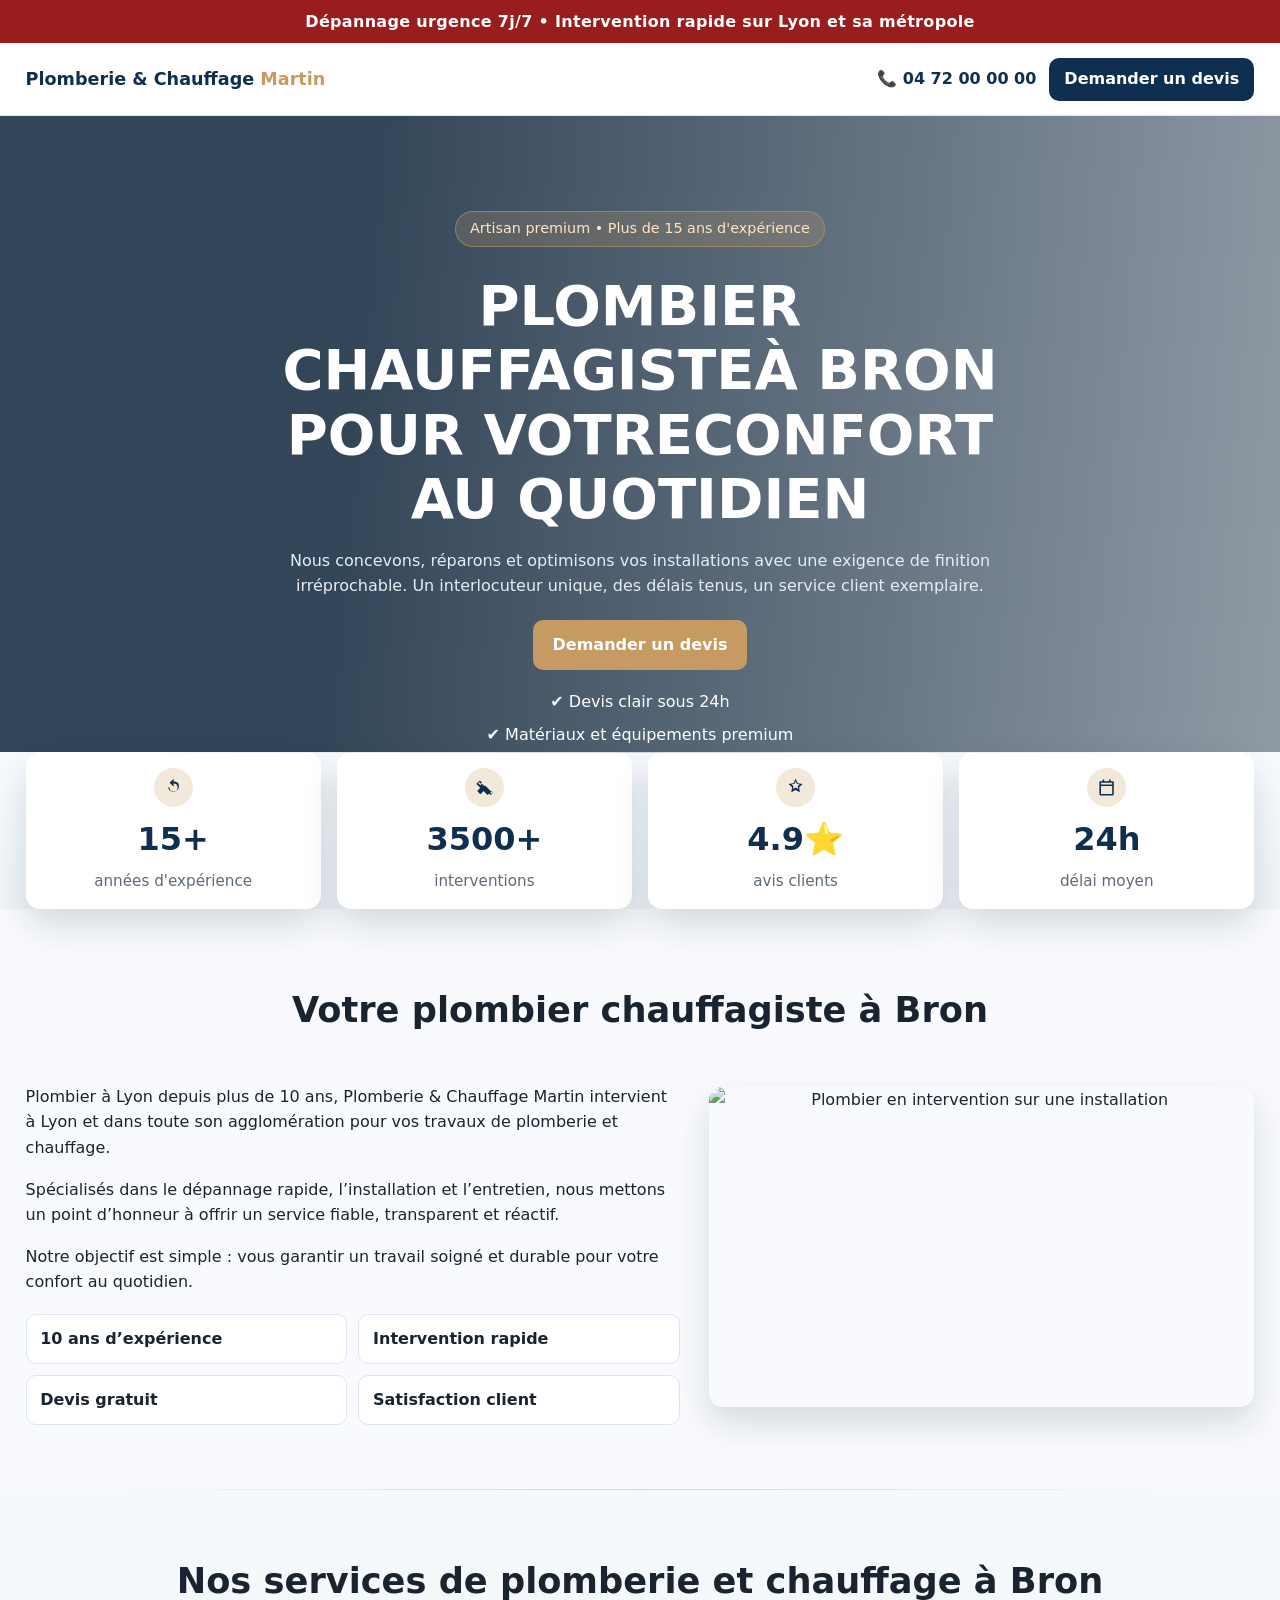
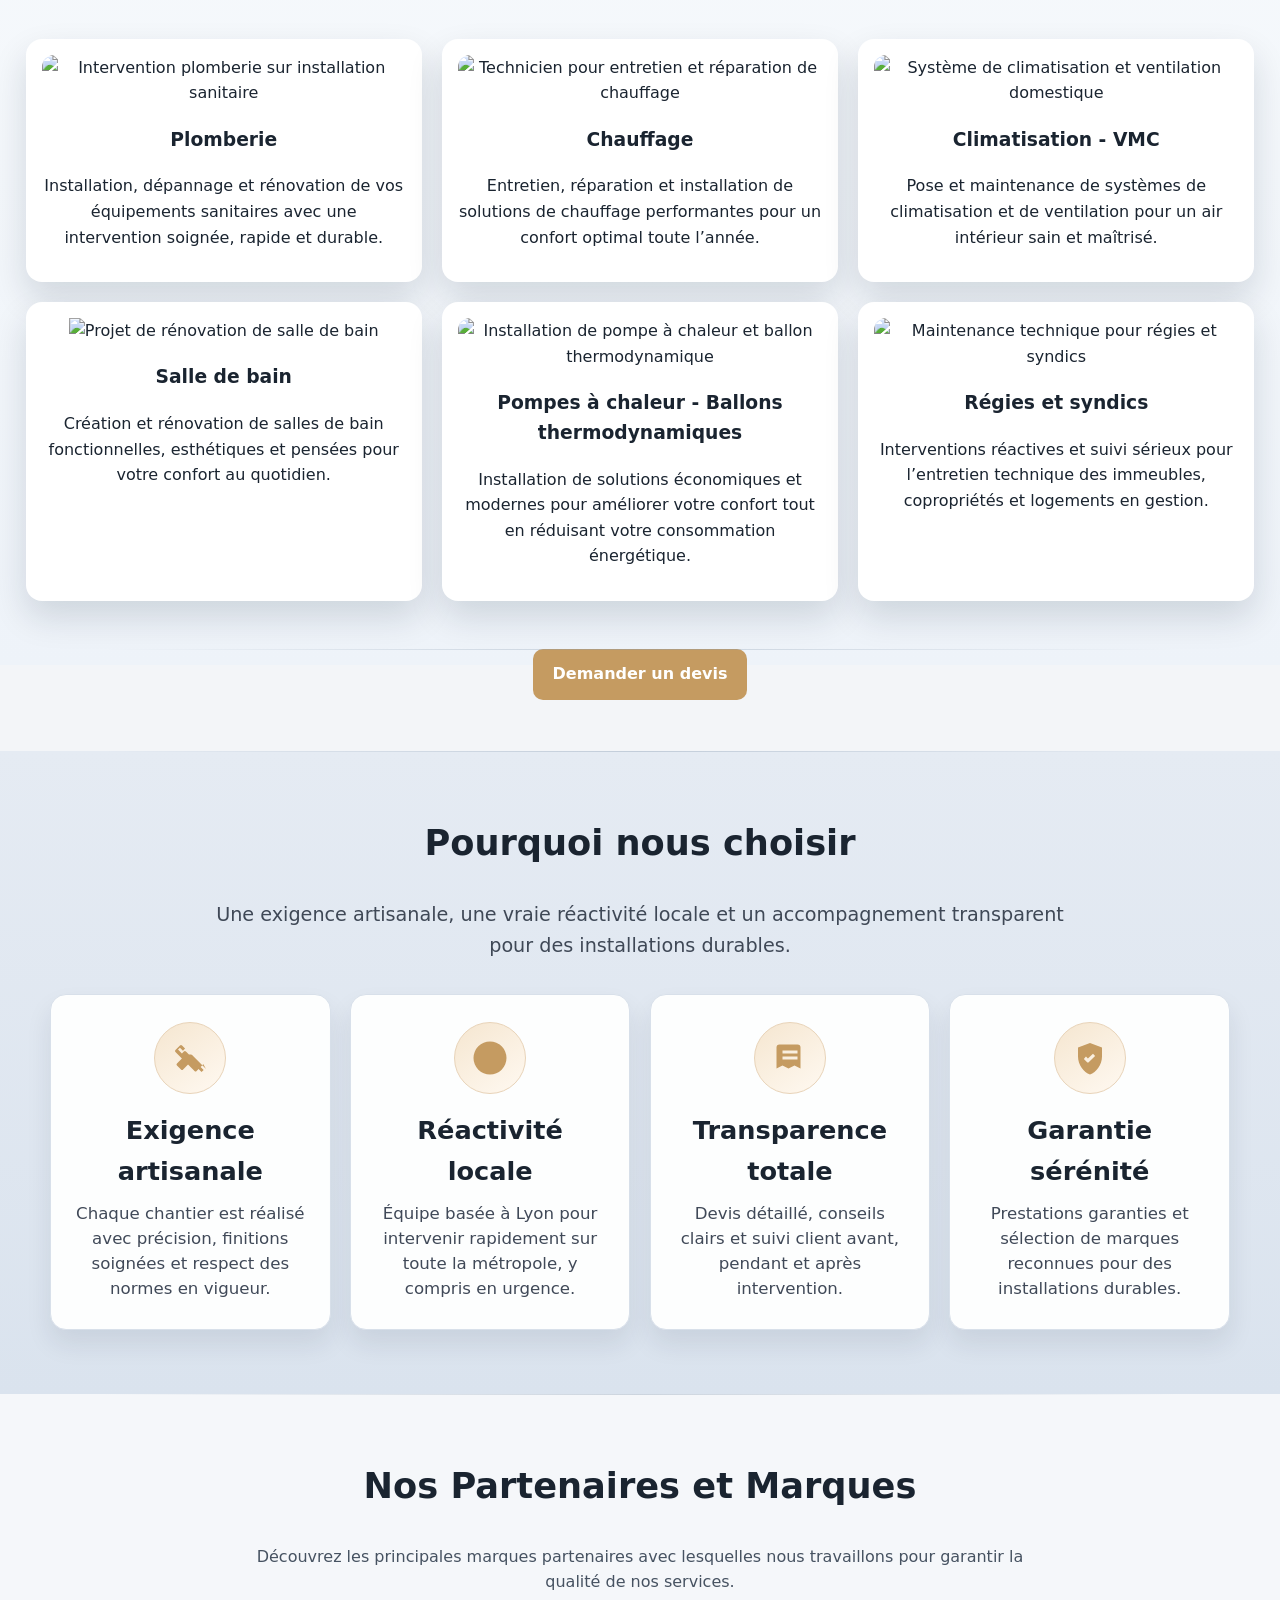
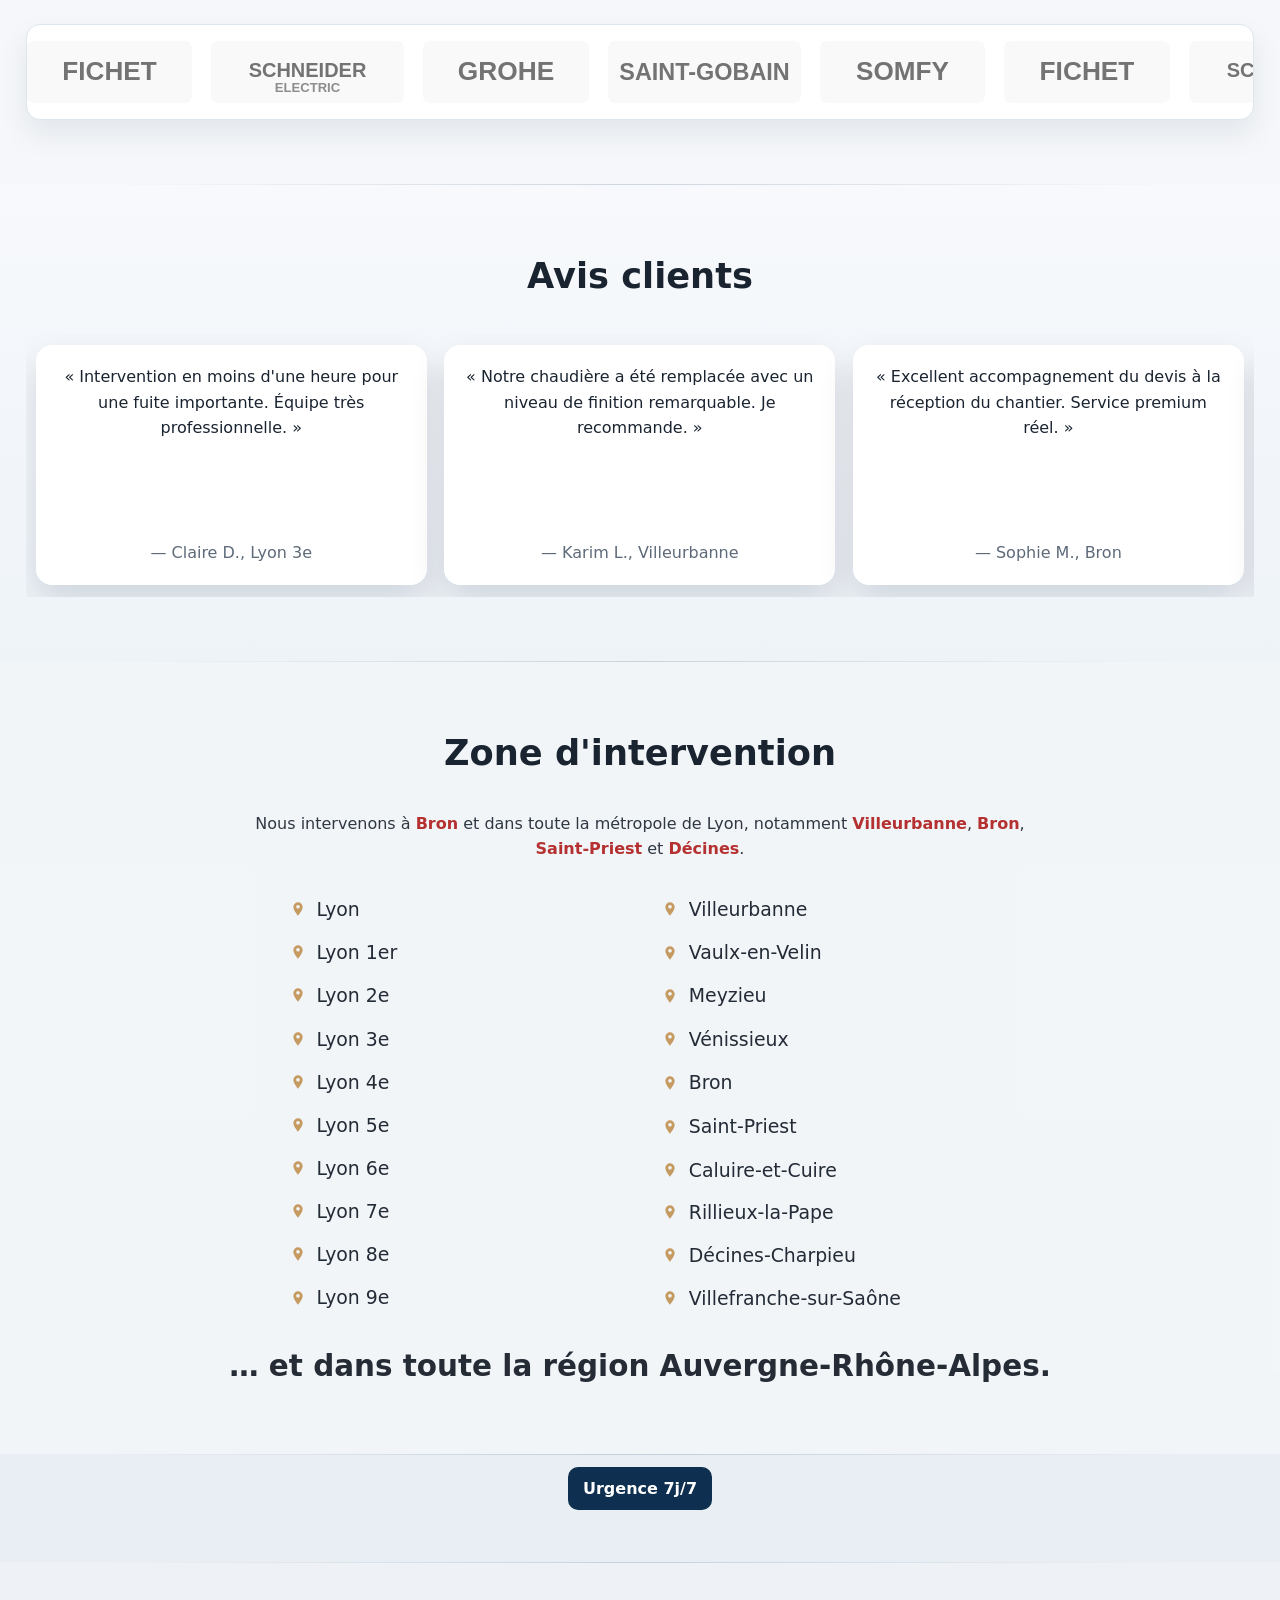
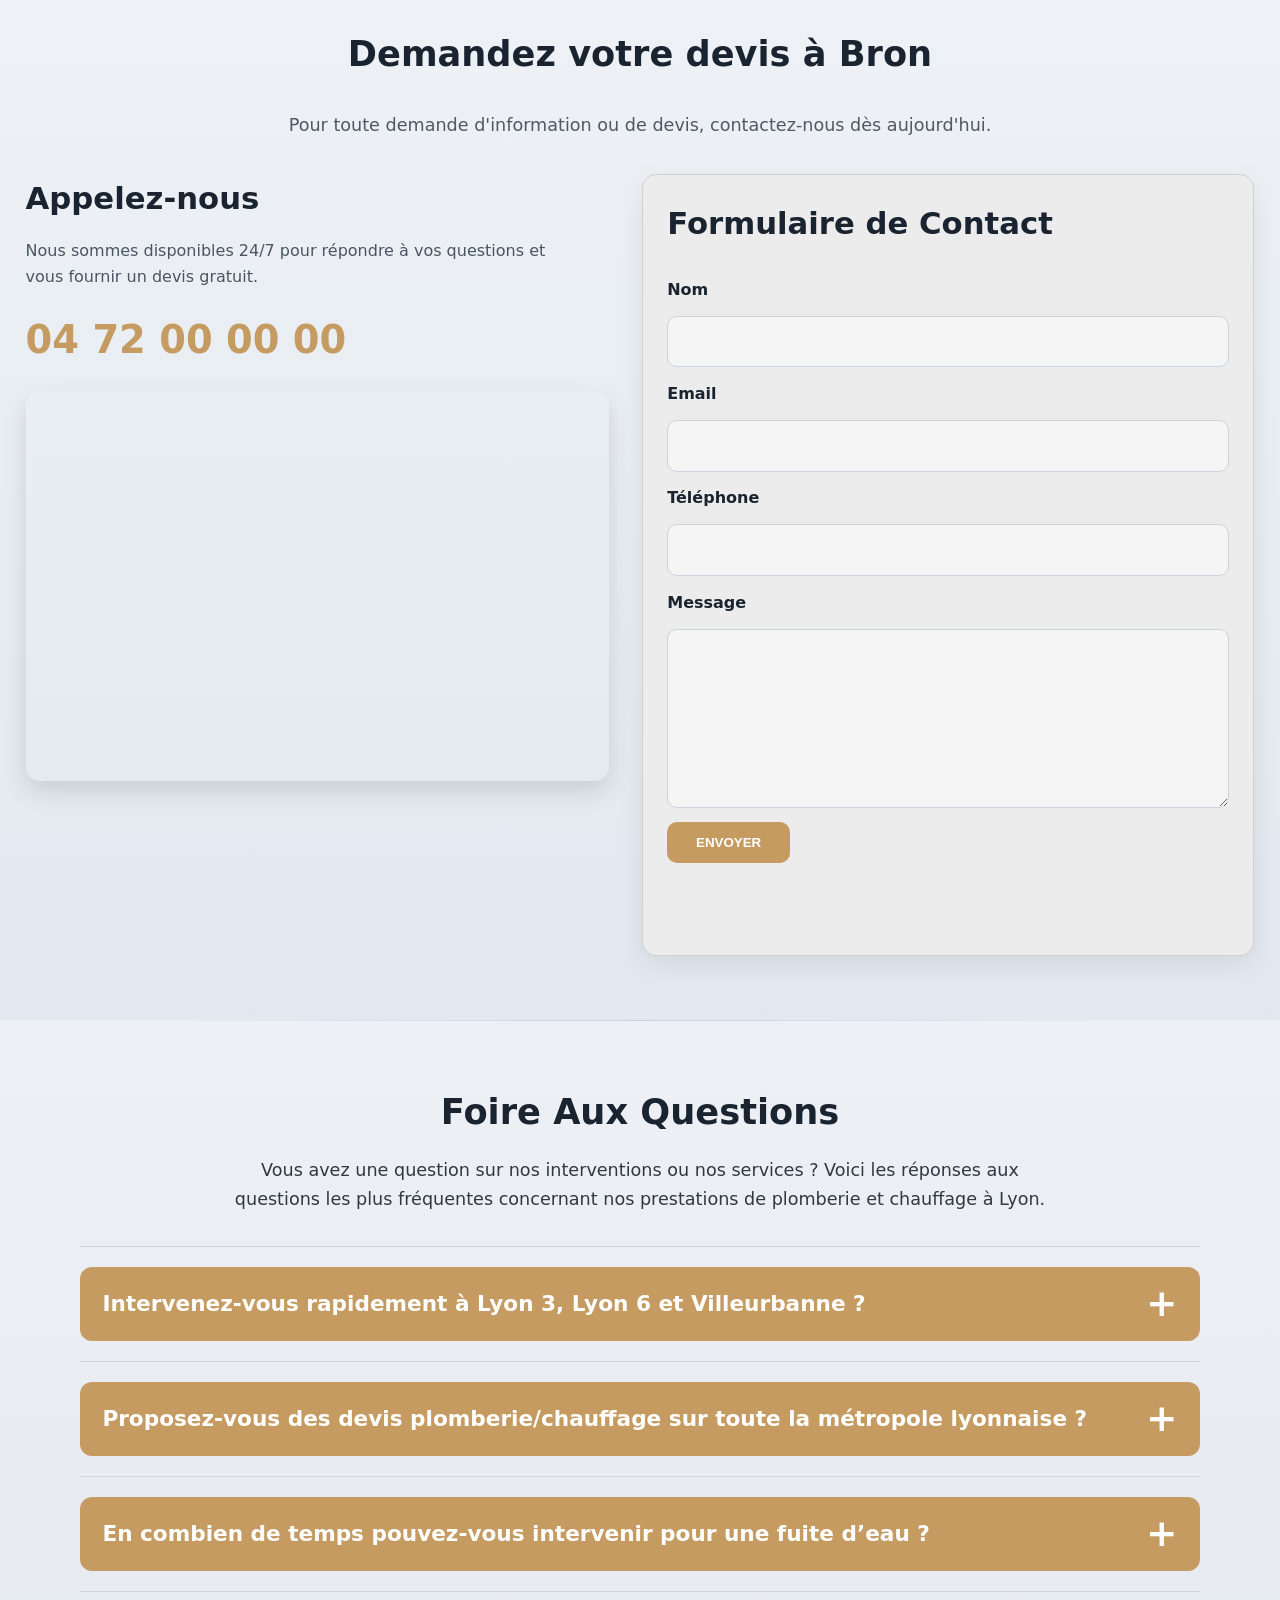
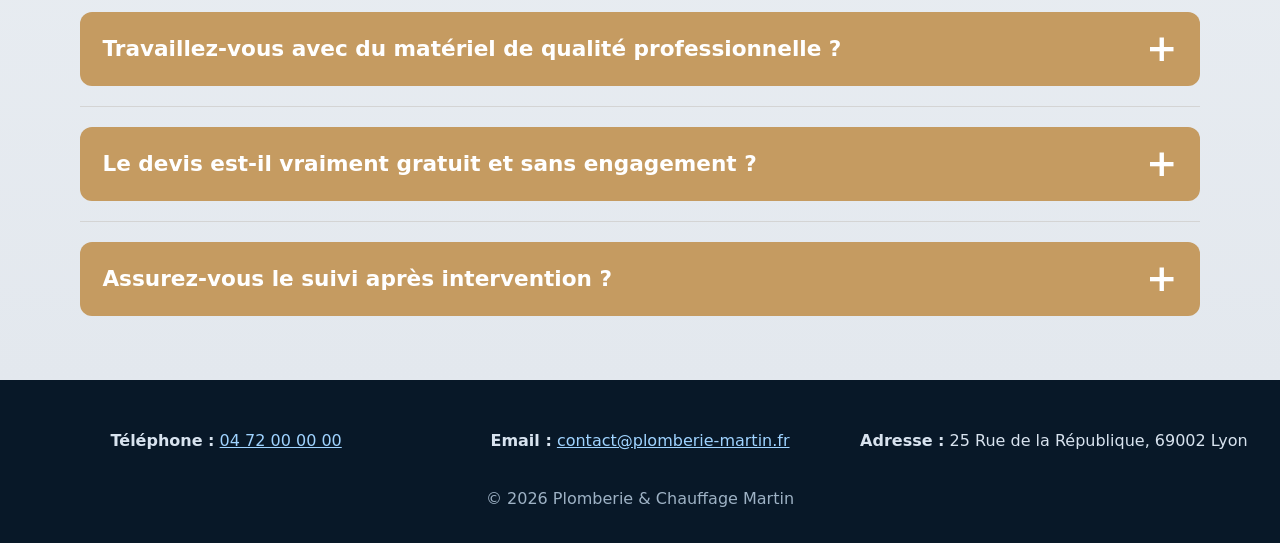
==== plombier-chauffagiste-bron.html @ 3a4a38fa "Add city landing pages and link intervention zones" ====
<!DOCTYPE html>
<html lang="fr">
<head>
  <meta charset="UTF-8" />
  <meta name="viewport" content="width=device-width, initial-scale=1.0" />
  <title>Plombier chauffagiste à Bron | Plomberie & Chauffage Martin</title>
  <meta name="description" content="Votre plombier chauffagiste à Bron pour dépannage urgent, installation sanitaire, chauffage et solutions durables adaptées à votre logement." />
  <meta name="keywords" content="plombier Lyon premium, chauffagiste Lyon, dépannage urgence plomberie, devis plomberie Lyon" />
  <meta name="robots" content="index, follow" />
  <meta property="og:title" content="Plomberie & Chauffage Martin | Artisan premium" />
  <meta property="og:description" content="Intervention rapide à Lyon et alentours, qualité haut de gamme et accompagnement personnalisé." />
  <meta property="og:type" content="website" />
  <meta property="og:locale" content="fr_FR" />
  <link rel="stylesheet" href="style.css" />
</head>
<body>
  <div class="top-alert">Dépannage urgence 7j/7 • Intervention rapide sur Lyon et sa métropole</div>

  <header class="site-header">
    <div class="container nav-wrap">
      <a class="brand" href="#accueil">Plomberie & Chauffage <span>Martin</span></a>
      <div class="header-cta">
        <a class="phone-link" href="tel:+33472000000">📞 04 72 00 00 00</a>
        <a class="btn btn-small" href="#devis">Demander un devis</a>
      </div>
    </div>
  </header>

  <main>
    <section id="accueil" class="hero">
      <div class="hero-overlay"></div>
      <div class="container hero-content">
        <p class="tag">Artisan premium • Plus de 15 ans d'expérience</p>
        <h1 class="hero-title">PLOMBIER CHAUFFAGISTE<br class="mobile-break" />À BRON POUR VOTRE<br class="mobile-break" />CONFORT AU QUOTIDIEN</h1>
        <p class="subtitle">Nous concevons, réparons et optimisons vos installations avec une exigence de finition irréprochable. Un interlocuteur unique, des délais tenus, un service client exemplaire.</p>
        <div class="hero-actions">
          <a class="btn" href="#devis">Demander un devis</a>
        </div>
        <ul class="hero-highlights">
          <li>✔ Devis clair sous 24h</li>
          <li>✔ Matériaux et équipements premium</li>
          <li>✔ Dépannage urgence 7j/7</li>
        </ul>
      </div>
    </section>

    <section class="social-proof reveal-on-scroll" aria-label="Chiffres clés" id="stats">
      <div class="container stats-grid">
        <article class="stat-card">
          <span class="stat-icon" aria-hidden="true">
            <svg viewBox="0 0 24 24" focusable="false"><path d="M17.65 6.35A7.95 7.95 0 0 0 12 4V1L7 6l5 5V7a5 5 0 1 1-5 5H5a7 7 0 1 0 12.65-5.65Z"/></svg>
          </span>
          <p class="stat-value" data-target="15" data-suffix="+">0+</p>
          <p class="stat-label">années d'expérience</p>
        </article>
        <article class="stat-card">
          <span class="stat-icon" aria-hidden="true">
            <svg viewBox="0 0 24 24" focusable="false"><path d="M22.7 19.3 13.4 10a1 1 0 0 0-.7-.3h-1.4l-2-2a1 1 0 0 0-1.4 0L6.6 9 4 6.4l1.3-1.3 2 2 1.4-1.4-2-2a1 1 0 0 0-1.4 0L2.3 6.6a1 1 0 0 0 0 1.4l4.3 4.3-3.3 3.3a1 1 0 0 0 0 1.4L6 19.7a1 1 0 0 0 1.4 0l3.3-3.3 4.3 4.3a1 1 0 0 0 1.4 0l1.3-1.3 2 2 1.4-1.4-2-2 1.3-1.3a1 1 0 0 0 0-1.4Z"/></svg>
          </span>
          <p class="stat-value" data-target="3500" data-suffix="+">0+</p>
          <p class="stat-label">interventions</p>
        </article>
        <article class="stat-card">
          <span class="stat-icon" aria-hidden="true">
            <svg viewBox="0 0 24 24" focusable="false"><path d="m12 1 2.7 5.5 6.1.9-4.4 4.3 1 6.1L12 15l-5.4 2.8 1-6.1L3.2 7.4l6.1-.9L12 1Zm0 3.2-1.6 3.2-3.5.5 2.5 2.4-.6 3.4 3.2-1.7 3.2 1.7-.6-3.4 2.5-2.4-3.5-.5L12 4.2Z"/></svg>
          </span>
          <p class="stat-value" data-target="4.9" data-suffix="⭐">0⭐</p>
          <p class="stat-label">avis clients</p>
        </article>
        <article class="stat-card">
          <span class="stat-icon" aria-hidden="true">
            <svg viewBox="0 0 24 24" focusable="false"><path d="M7 2h2v2h6V2h2v2h3a1 1 0 0 1 1 1v15a2 2 0 0 1-2 2H5a2 2 0 0 1-2-2V5a1 1 0 0 1 1-1h3V2Zm12 8H5v10h14V10Zm0-4H5v2h14V6Z"/></svg>
          </span>
          <p class="stat-value" data-target="24" data-suffix="h">0h</p>
          <p class="stat-label">délai moyen</p>
        </article>
      </div>
    </section>

    <section id="apropos" class="section reveal-on-scroll">
      <div class="container">
        <h2>Votre plombier chauffagiste à Bron</h2>
        <div class="about-grid">
          <div class="about-text">
            <p>Plombier à Lyon depuis plus de 10 ans, Plomberie & Chauffage Martin intervient à Lyon et dans toute son agglomération pour vos travaux de plomberie et chauffage.</p>
            <p>Spécialisés dans le dépannage rapide, l’installation et l’entretien, nous mettons un point d’honneur à offrir un service fiable, transparent et réactif.</p>
            <p>Notre objectif est simple : vous garantir un travail soigné et durable pour votre confort au quotidien.</p>
            <ul class="trust-list">
              <li>10 ans d’expérience</li>
              <li>Intervention rapide</li>
              <li>Devis gratuit</li>
              <li>Satisfaction client</li>
            </ul>
          </div>
          <img class="about-photo" src="https://images.unsplash.com/photo-1600566752227-8f3b7d3f2f24?auto=format&fit=crop&w=1200&q=80" alt="Plombier en intervention sur une installation" loading="lazy" />
        </div>
      </div>
    </section>

    <section id="services" class="section reveal-on-scroll">
      <div class="container">
        <h2>Nos services de plomberie et chauffage à Bron</h2>
        <div class="services-grid">
          <article class="service-card">
            <div class="service-media"><img src="https://images.unsplash.com/photo-1585704032915-c3400ca199e7?auto=format&fit=crop&w=1200&q=80" alt="Intervention plomberie sur installation sanitaire" loading="lazy" /></div>
            <h3>Plomberie</h3>
            <p>Installation, dépannage et rénovation de vos équipements sanitaires avec une intervention soignée, rapide et durable.</p>
          </article>
          <article class="service-card">
            <div class="service-media"><img src="https://images.unsplash.com/photo-1631545806526-2f2f4f8fd1e8?auto=format&fit=crop&w=1200&q=80" alt="Technicien pour entretien et réparation de chauffage" loading="lazy" /></div>
            <h3>Chauffage</h3>
            <p>Entretien, réparation et installation de solutions de chauffage performantes pour un confort optimal toute l’année.</p>
          </article>
          <article class="service-card">
            <div class="service-media"><img src="https://images.unsplash.com/photo-1555963966-b7ae5404b6ed?auto=format&fit=crop&w=1200&q=80" alt="Système de climatisation et ventilation domestique" loading="lazy" /></div>
            <h3>Climatisation - VMC</h3>
            <p>Pose et maintenance de systèmes de climatisation et de ventilation pour un air intérieur sain et maîtrisé.</p>
          </article>
          <article class="service-card">
            <div class="service-media"><img src="https://images.unsplash.com/photo-1505693416388-ac5ce068fe85?auto=format&fit=crop&w=1200&q=80" alt="Projet de rénovation de salle de bain" loading="lazy" /></div>
            <h3>Salle de bain</h3>
            <p>Création et rénovation de salles de bain fonctionnelles, esthétiques et pensées pour votre confort au quotidien.</p>
          </article>
          <article class="service-card">
            <div class="service-media"><img src="https://images.unsplash.com/photo-1581092160607-ee22731b8b93?auto=format&fit=crop&w=1200&q=80" alt="Installation de pompe à chaleur et ballon thermodynamique" loading="lazy" /></div>
            <h3>Pompes à chaleur - Ballons thermodynamiques</h3>
            <p>Installation de solutions économiques et modernes pour améliorer votre confort tout en réduisant votre consommation énergétique.</p>
          </article>
          <article class="service-card">
            <div class="service-media"><img src="https://images.unsplash.com/photo-1486406146926-c627a92ad1ab?auto=format&fit=crop&w=1200&q=80" alt="Maintenance technique pour régies et syndics" loading="lazy" /></div>
            <h3>Régies et syndics</h3>
            <p>Interventions réactives et suivi sérieux pour l’entretien technique des immeubles, copropriétés et logements en gestion.</p>
          </article>
        </div>
      </div>
    </section>

    <div class="section-cta section-cta-services reveal-on-scroll">
      <div class="container section-cta-wrap">
        <a class="btn" href="#devis">Demander un devis</a>
      </div>
    </div>

    <section id="pourquoi" class="section section-alt reveal-on-scroll">
      <div class="container pourquoi-wrap">
        <h2>Pourquoi nous choisir</h2>
        <p class="pourquoi-intro">Une exigence artisanale, une vraie réactivité locale et un accompagnement transparent pour des installations durables.</p>
        <div class="reasons-grid">
          <article class="reason-card">
            <span class="reason-icon" aria-hidden="true">
              <svg viewBox="0 0 24 24" focusable="false"><path d="M22.7 19.3 13.4 10a1 1 0 0 0-.7-.3h-1.4l-2-2a1 1 0 0 0-1.4 0L6.6 9 4 6.4l1.3-1.3 2 2 1.4-1.4-2-2a1 1 0 0 0-1.4 0L2.3 6.6a1 1 0 0 0 0 1.4l4.3 4.3-3.3 3.3a1 1 0 0 0 0 1.4L6 19.7a1 1 0 0 0 1.4 0l3.3-3.3 4.3 4.3a1 1 0 0 0 1.4 0l1.3-1.3 2 2 1.4-1.4-2-2 1.3-1.3a1 1 0 0 0 0-1.4Z"/></svg>
            </span>
            <h3>Exigence artisanale</h3>
            <p>Chaque chantier est réalisé avec précision, finitions soignées et respect des normes en vigueur.</p>
          </article>
          <article class="reason-card">
            <span class="reason-icon" aria-hidden="true">
              <svg viewBox="0 0 24 24" focusable="false"><path d="M12 1a11 11 0 1 0 11 11A11 11 0 0 0 12 1Zm1 11.4V6h-2v7.2l4.8 2.8 1-1.7Z"/><path d="M17.9 2.9 19.3 4.3 17 6.6 15.6 5.2Z"/></svg>
            </span>
            <h3>Réactivité locale</h3>
            <p>Équipe basée à Lyon pour intervenir rapidement sur toute la métropole, y compris en urgence.</p>
          </article>
          <article class="reason-card">
            <span class="reason-icon" aria-hidden="true">
              <svg viewBox="0 0 24 24" focusable="false"><path d="M5 3a2 2 0 0 0-2 2v14l4-2 4 2 4-2 4 2V5a2 2 0 0 0-2-2H5Zm2 4h10v2H7V7Zm0 4h10v2H7v-2Z"/></svg>
            </span>
            <h3>Transparence totale</h3>
            <p>Devis détaillé, conseils clairs et suivi client avant, pendant et après intervention.</p>
          </article>
          <article class="reason-card">
            <span class="reason-icon" aria-hidden="true">
              <svg viewBox="0 0 24 24" focusable="false"><path d="M12 2 4 5v6c0 5.5 3.8 10.7 8 12 4.2-1.3 8-6.5 8-12V5l-8-3Zm3.4 8.6-4.1 4.1a1 1 0 0 1-1.4 0l-2-2L9.3 11l1.3 1.3L14 9.2l1.4 1.4Z"/></svg>
            </span>
            <h3>Garantie sérénité</h3>
            <p>Prestations garanties et sélection de marques reconnues pour des installations durables.</p>
          </article>
        </div>
      </div>
    </section>

    <section id="partenaires" class="section reveal-on-scroll">
      <div class="container">
        <h2>Nos Partenaires et Marques</h2>
        <p class="partners-intro">Découvrez les principales marques partenaires avec lesquelles nous travaillons pour garantir la qualité de nos services.</p>
        <div class="partners-carousel" aria-label="Logos de marques partenaires">
          <div class="partners-track">
            <img src="images/fichet.svg" alt="Logo Fichet" loading="lazy" />
            <img src="images/schneider-electric.svg" alt="Logo Schneider Electric" loading="lazy" />
            <img src="images/grohe.svg" alt="Logo Grohe" loading="lazy" />
            <img src="images/saint-gobain.svg" alt="Logo Saint-Gobain" loading="lazy" />
            <img src="images/somfy.svg" alt="Logo Somfy" loading="lazy" />
            <img src="images/fichet.svg" alt="" aria-hidden="true" loading="lazy" />
            <img src="images/schneider-electric.svg" alt="" aria-hidden="true" loading="lazy" />
            <img src="images/grohe.svg" alt="" aria-hidden="true" loading="lazy" />
            <img src="images/saint-gobain.svg" alt="" aria-hidden="true" loading="lazy" />
            <img src="images/somfy.svg" alt="" aria-hidden="true" loading="lazy" />
          </div>
        </div>
      </div>
    </section>

    <section id="avis" class="section reveal-on-scroll">
      <div class="container">
        <h2>Avis clients</h2>
        <div class="reviews-carousel" data-carousel="reviews">
          <div class="reviews-track">
            <article class="review-card">
              <blockquote>
                « Intervention en moins d'une heure pour une fuite importante. Équipe très professionnelle. »
                <cite>— Claire D., Lyon 3e</cite>
              </blockquote>
            </article>
            <article class="review-card">
              <blockquote>
                « Notre chaudière a été remplacée avec un niveau de finition remarquable. Je recommande. »
                <cite>— Karim L., Villeurbanne</cite>
              </blockquote>
            </article>
            <article class="review-card">
              <blockquote>
                « Excellent accompagnement du devis à la réception du chantier. Service premium réel. »
                <cite>— Sophie M., Bron</cite>
              </blockquote>
            </article>
            <article class="review-card">
              <blockquote>
                « Fuite réparée le jour même, devis clair et très bons conseils pour éviter que le problème revienne. »
                <cite>— Julien R., Lyon 7e</cite>
              </blockquote>
            </article>
            <article class="review-card">
              <blockquote>
                « Travail soigné dans notre salle de bain, délais respectés et équipe très à l’écoute du début à la fin. »
                <cite>— Nadia T., Caluire-et-Cuire</cite>
              </blockquote>
            </article>
            <article class="review-card">
              <blockquote>
                « Intervention urgente sur chaudière en hiver, service réactif et rassurant. Je recommande sans hésiter. »
                <cite>— Marc B., Saint-Priest</cite>
              </blockquote>
            </article>
          </div>
        </div>
      </div>
    </section>

    <section id="zone" class="section reveal-on-scroll">
      <div class="zone-overlay"></div>
      <div class="container zone-content">
        <h2>Zone d'intervention</h2>
        <p class="zone-intro">Nous intervenons à <strong>Bron</strong> et dans toute la métropole de Lyon, notamment <strong>Villeurbanne</strong>, <strong>Bron</strong>, <strong>Saint-Priest</strong> et <strong>Décines</strong>.</p>

        <div class="zone-cities" aria-label="Villes desservies">
          <ul>
            <li><svg viewBox="0 0 24 24" aria-hidden="true"><path d="M12 2a7 7 0 0 0-7 7c0 5.1 7 13 7 13s7-7.9 7-13a7 7 0 0 0-7-7Zm0 9.5A2.5 2.5 0 1 1 12 6a2.5 2.5 0 0 1 0 5.5Z"/></svg>Lyon</li>
            <li><svg viewBox="0 0 24 24" aria-hidden="true"><path d="M12 2a7 7 0 0 0-7 7c0 5.1 7 13 7 13s7-7.9 7-13a7 7 0 0 0-7-7Zm0 9.5A2.5 2.5 0 1 1 12 6a2.5 2.5 0 0 1 0 5.5Z"/></svg>Lyon 1er</li>
            <li><svg viewBox="0 0 24 24" aria-hidden="true"><path d="M12 2a7 7 0 0 0-7 7c0 5.1 7 13 7 13s7-7.9 7-13a7 7 0 0 0-7-7Zm0 9.5A2.5 2.5 0 1 1 12 6a2.5 2.5 0 0 1 0 5.5Z"/></svg>Lyon 2e</li>
            <li><svg viewBox="0 0 24 24" aria-hidden="true"><path d="M12 2a7 7 0 0 0-7 7c0 5.1 7 13 7 13s7-7.9 7-13a7 7 0 0 0-7-7Zm0 9.5A2.5 2.5 0 1 1 12 6a2.5 2.5 0 0 1 0 5.5Z"/></svg>Lyon 3e</li>
            <li><svg viewBox="0 0 24 24" aria-hidden="true"><path d="M12 2a7 7 0 0 0-7 7c0 5.1 7 13 7 13s7-7.9 7-13a7 7 0 0 0-7-7Zm0 9.5A2.5 2.5 0 1 1 12 6a2.5 2.5 0 0 1 0 5.5Z"/></svg>Lyon 4e</li>
            <li><svg viewBox="0 0 24 24" aria-hidden="true"><path d="M12 2a7 7 0 0 0-7 7c0 5.1 7 13 7 13s7-7.9 7-13a7 7 0 0 0-7-7Zm0 9.5A2.5 2.5 0 1 1 12 6a2.5 2.5 0 0 1 0 5.5Z"/></svg>Lyon 5e</li>
            <li><svg viewBox="0 0 24 24" aria-hidden="true"><path d="M12 2a7 7 0 0 0-7 7c0 5.1 7 13 7 13s7-7.9 7-13a7 7 0 0 0-7-7Zm0 9.5A2.5 2.5 0 1 1 12 6a2.5 2.5 0 0 1 0 5.5Z"/></svg>Lyon 6e</li>
            <li><svg viewBox="0 0 24 24" aria-hidden="true"><path d="M12 2a7 7 0 0 0-7 7c0 5.1 7 13 7 13s7-7.9 7-13a7 7 0 0 0-7-7Zm0 9.5A2.5 2.5 0 1 1 12 6a2.5 2.5 0 0 1 0 5.5Z"/></svg>Lyon 7e</li>
            <li><svg viewBox="0 0 24 24" aria-hidden="true"><path d="M12 2a7 7 0 0 0-7 7c0 5.1 7 13 7 13s7-7.9 7-13a7 7 0 0 0-7-7Zm0 9.5A2.5 2.5 0 1 1 12 6a2.5 2.5 0 0 1 0 5.5Z"/></svg>Lyon 8e</li>
            <li><svg viewBox="0 0 24 24" aria-hidden="true"><path d="M12 2a7 7 0 0 0-7 7c0 5.1 7 13 7 13s7-7.9 7-13a7 7 0 0 0-7-7Zm0 9.5A2.5 2.5 0 1 1 12 6a2.5 2.5 0 0 1 0 5.5Z"/></svg>Lyon 9e</li>
          </ul>
          <ul>
            <li><svg viewBox="0 0 24 24" aria-hidden="true"><path d="M12 2a7 7 0 0 0-7 7c0 5.1 7 13 7 13s7-7.9 7-13a7 7 0 0 0-7-7Zm0 9.5A2.5 2.5 0 1 1 12 6a2.5 2.5 0 0 1 0 5.5Z"/></svg><a href="plombier-chauffagiste-villeurbanne.html">Villeurbanne</a></li>
            <li><svg viewBox="0 0 24 24" aria-hidden="true"><path d="M12 2a7 7 0 0 0-7 7c0 5.1 7 13 7 13s7-7.9 7-13a7 7 0 0 0-7-7Zm0 9.5A2.5 2.5 0 1 1 12 6a2.5 2.5 0 0 1 0 5.5Z"/></svg>Vaulx-en-Velin</li>
            <li><svg viewBox="0 0 24 24" aria-hidden="true"><path d="M12 2a7 7 0 0 0-7 7c0 5.1 7 13 7 13s7-7.9 7-13a7 7 0 0 0-7-7Zm0 9.5A2.5 2.5 0 1 1 12 6a2.5 2.5 0 0 1 0 5.5Z"/></svg><a href="plombier-chauffagiste-meyzieu.html">Meyzieu</a></li>
            <li><svg viewBox="0 0 24 24" aria-hidden="true"><path d="M12 2a7 7 0 0 0-7 7c0 5.1 7 13 7 13s7-7.9 7-13a7 7 0 0 0-7-7Zm0 9.5A2.5 2.5 0 1 1 12 6a2.5 2.5 0 0 1 0 5.5Z"/></svg><a href="plombier-chauffagiste-venissieux.html">Vénissieux</a></li>
            <li><svg viewBox="0 0 24 24" aria-hidden="true"><path d="M12 2a7 7 0 0 0-7 7c0 5.1 7 13 7 13s7-7.9 7-13a7 7 0 0 0-7-7Zm0 9.5A2.5 2.5 0 1 1 12 6a2.5 2.5 0 0 1 0 5.5Z"/></svg><a href="plombier-chauffagiste-bron.html">Bron</a></li>
            <li><svg viewBox="0 0 24 24" aria-hidden="true"><path d="M12 2a7 7 0 0 0-7 7c0 5.1 7 13 7 13s7-7.9 7-13a7 7 0 0 0-7-7Zm0 9.5A2.5 2.5 0 1 1 12 6a2.5 2.5 0 0 1 0 5.5Z"/></svg><a href="plombier-chauffagiste-saint-priest.html">Saint-Priest</a></li>
            <li><svg viewBox="0 0 24 24" aria-hidden="true"><path d="M12 2a7 7 0 0 0-7 7c0 5.1 7 13 7 13s7-7.9 7-13a7 7 0 0 0-7-7Zm0 9.5A2.5 2.5 0 1 1 12 6a2.5 2.5 0 0 1 0 5.5Z"/></svg>Caluire-et-Cuire</li>
            <li><svg viewBox="0 0 24 24" aria-hidden="true"><path d="M12 2a7 7 0 0 0-7 7c0 5.1 7 13 7 13s7-7.9 7-13a7 7 0 0 0-7-7Zm0 9.5A2.5 2.5 0 1 1 12 6a2.5 2.5 0 0 1 0 5.5Z"/></svg>Rillieux-la-Pape</li>
            <li><svg viewBox="0 0 24 24" aria-hidden="true"><path d="M12 2a7 7 0 0 0-7 7c0 5.1 7 13 7 13s7-7.9 7-13a7 7 0 0 0-7-7Zm0 9.5A2.5 2.5 0 1 1 12 6a2.5 2.5 0 0 1 0 5.5Z"/></svg>Décines-Charpieu</li>
            <li><svg viewBox="0 0 24 24" aria-hidden="true"><path d="M12 2a7 7 0 0 0-7 7c0 5.1 7 13 7 13s7-7.9 7-13a7 7 0 0 0-7-7Zm0 9.5A2.5 2.5 0 1 1 12 6a2.5 2.5 0 0 1 0 5.5Z"/></svg>Villefranche-sur-Saône</li>
          </ul>
        </div>

        <p class="zone-outro">… et dans toute la région Auvergne-Rhône-Alpes.</p>
      </div>
    </section>

    <div class="section-cta section-cta-urgence reveal-on-scroll">
      <div class="container section-cta-wrap">
        <a class="btn btn-small" href="tel:+33472000000">Urgence 7j/7</a>
      </div>
    </div>

    <section id="devis" class="section section-alt reveal-on-scroll">
      <div class="container devis-layout">
        <div class="devis-head">
          <h2>Demandez votre devis à Bron</h2>
          <p>Pour toute demande d'information ou de devis, contactez-nous dès aujourd'hui.</p>
        </div>

        <div class="devis-grid">
          <aside class="devis-contact">
            <h3>Appelez-nous</h3>
            <p>Nous sommes disponibles 24/7 pour répondre à vos questions et vous fournir un devis gratuit.</p>
            <a class="devis-phone" href="tel:+33472000000">04 72 00 00 00</a>
            <iframe
              title="Carte de localisation de Plomberie & Chauffage Martin à Lyon"
              src="https://www.openstreetmap.org/export/embed.html?bbox=4.80%2C45.73%2C4.90%2C45.78&layer=mapnik&marker=45.7578%2C4.8320"
              loading="lazy"
              referrerpolicy="no-referrer-when-downgrade"></iframe>
          </aside>

          <form id="devis-form" class="quote-form" novalidate>
            <h3>Formulaire de Contact</h3>

            <label for="nom">Nom</label>
            <input id="nom" name="nom" type="text" required />

            <label for="email">Email</label>
            <input id="email" name="email" type="email" required />

            <label for="telephone">Téléphone</label>
            <input id="telephone" name="telephone" type="tel" required />

            <label for="message">Message</label>
            <textarea id="message" name="message" rows="6" required></textarea>

            <button class="btn" type="submit">ENVOYER</button>
            <p id="form-feedback" class="form-feedback" aria-live="polite"></p>
          </form>
        </div>
      </div>
    </section>

    <section id="faq" class="section reveal-on-scroll">
      <div class="container">
        <h2>Foire Aux Questions</h2>
        <p class="faq-intro">Vous avez une question sur nos interventions ou nos services ? Voici les réponses aux questions les plus fréquentes concernant nos prestations de plomberie et chauffage à Lyon.</p>
        <div class="faq-grid">
          <details class="faq-item">
            <summary>Intervenez-vous rapidement à Lyon 3, Lyon 6 et Villeurbanne ?</summary>
            <p>Oui, notre équipe intervient quotidiennement sur Lyon intra-muros et les communes proches comme Villeurbanne, Bron et Caluire-et-Cuire, avec des créneaux rapides selon l’urgence.</p>
          </details>
          <details class="faq-item">
            <summary>Proposez-vous des devis plomberie/chauffage sur toute la métropole lyonnaise ?</summary>
            <p>Oui, nous réalisons des devis gratuits à Lyon et dans l’agglomération pour les projets de plomberie, chauffage, rénovation de salle de bain et maintenance.</p>
          </details>
          <details class="faq-item">
            <summary>En combien de temps pouvez-vous intervenir pour une fuite d’eau ?</summary>
            <p>Pour les demandes urgentes, nous faisons le maximum pour intervenir dans les meilleurs délais, avec un diagnostic clair et une solution durable.</p>
          </details>
          <details class="faq-item">
            <summary>Travaillez-vous avec du matériel de qualité professionnelle ?</summary>
            <p>Oui, nous sélectionnons des équipements fiables et des marques reconnues pour garantir des installations robustes et performantes dans le temps.</p>
          </details>
          <details class="faq-item">
            <summary>Le devis est-il vraiment gratuit et sans engagement ?</summary>
            <p>Absolument. Votre devis est détaillé, gratuit et sans engagement, afin de vous permettre de comparer sereinement avant de lancer les travaux.</p>
          </details>
          <details class="faq-item">
            <summary>Assurez-vous le suivi après intervention ?</summary>
            <p>Oui, nous restons disponibles après chantier pour le suivi, les réglages éventuels et les conseils d’entretien afin d’assurer votre confort au quotidien.</p>
          </details>
        </div>
      </div>
    </section>
  </main>


  <a class="mobile-call-cta" href="tel:+33472000000">Appeler maintenant</a>

  <footer class="site-footer">
    <div class="container footer-grid">
      <p><strong>Téléphone :</strong> <a href="tel:+33472000000">04 72 00 00 00</a></p>
      <p><strong>Email :</strong> <a href="mailto:contact@plomberie-martin.fr">contact@plomberie-martin.fr</a></p>
      <p><strong>Adresse :</strong> 25 Rue de la République, 69002 Lyon</p>
    </div>
    <p class="copyright">© <span id="year"></span> Plomberie & Chauffage Martin</p>
  </footer>

  <script type="application/ld+json">
    {
      "@context": "https://schema.org",
      "@type": "Plumber",
      "name": "Plomberie & Chauffage Martin",
      "telephone": "+33472000000",
      "email": "contact@plomberie-martin.fr",
      "address": {
        "@type": "PostalAddress",
        "streetAddress": "25 Rue de la République",
        "addressLocality": "Lyon",
        "postalCode": "69002",
        "addressCountry": "FR"
      },
      "areaServed": ["Lyon", "Villeurbanne", "Bron", "Vénissieux", "Caluire-et-Cuire", "Oullins", "Saint-Priest", "Tassin-la-Demi-Lune"],
      "url": "https://www.plomberie-martin.fr"
    }
  </script>
  <script src="script.js"></script>
</body>
</html>
---- style.css ----
:root {
  --bg: #f3f5f8;
  --surface: #ffffff;
  --primary: #0e2f4f;
  --primary-dark: #091f35;
  --accent: #c59b61;
  --text: #1a2430;
  --muted: #5d6a79;
  --radius: 16px;
  --shadow: 0 16px 35px rgba(9, 31, 53, 0.14);
}

* { box-sizing: border-box; }

body {
  margin: 0;
  font-family: "Inter", system-ui, -apple-system, Segoe UI, Roboto, Arial, sans-serif;
  color: var(--text);
  background: var(--bg);
  line-height: 1.6;
  text-align: center;
}

.container {
  width: min(1280px, 96%);
  margin: 0 auto;
}

.top-alert {
  background: #9a1d1d;
  color: #fff;
  text-align: center;
  padding: 0.55rem 1rem;
  font-weight: 700;
  letter-spacing: 0.02em;
}

.site-header {
  position: sticky;
  top: 0;
  z-index: 50;
  background: rgba(255, 255, 255, 0.96);
  backdrop-filter: blur(10px);
  border-bottom: 1px solid #dde4ec;
}

.nav-wrap {
  display: flex;
  justify-content: space-between;
  align-items: center;
  gap: 1rem;
  padding: 0.9rem 0;
}

.brand {
  color: var(--primary);
  text-decoration: none;
  font-weight: 800;
  font-size: 1.1rem;
}

.brand span { color: var(--accent); }

.header-cta {
  display: flex;
  align-items: center;
  gap: 0.8rem;
}

.phone-link {
  color: var(--primary);
  text-decoration: none;
  font-weight: 700;
}

.hero {
  position: relative;
  min-height: 78vh;
  display: grid;
  align-items: center;
  background: url('https://images.unsplash.com/photo-1626806819282-2c1dc01a5e0c?auto=format&fit=crop&w=1920&q=80') center/cover no-repeat;
}

.hero-overlay {
  position: absolute;
  inset: 0;
  background: linear-gradient(95deg, rgba(9, 31, 53, 0.82) 28%, rgba(9, 31, 53, 0.42) 100%);
}

.hero-content {
  position: relative;
  color: #fff;
  padding: 5rem 0;
  max-width: 760px;
}

.tag {
  display: inline-block;
  background: rgba(197, 155, 97, 0.22);
  border: 1px solid rgba(197, 155, 97, 0.55);
  color: #ffe5c4;
  border-radius: 999px;
  padding: 0.35rem 0.9rem;
  font-size: 0.9rem;
}

h1 {
  font-size: clamp(2rem, 5vw, 3.5rem);
  line-height: 1.15;
  margin: 0.8rem 0 1rem;
}

.hero-title {
  text-wrap: balance;
}

.mobile-break {
  display: none;
}

.subtitle { color: #e7edf4; }

.hero-actions {
  display: flex;
  flex-wrap: wrap;
  gap: 0.8rem;
  margin-top: 1.3rem;
  justify-content: center;
  width: 100%;
}

.hero-actions .btn {
  margin-inline: auto;
}

.hero-highlights {
  list-style: none;
  padding: 0;
  margin: 1.2rem 0 0;
  display: grid;
  gap: 0.45rem;
}

.social-proof {
  position: relative;
  margin-top: -6.8rem;
  margin-bottom: -1.4rem;
  z-index: 20;
}

.stats-grid {
  display: grid;
  grid-template-columns: repeat(4, 1fr);
  gap: 1rem;
}

.stat-card {
  background: var(--surface);
  border-radius: 14px;
  box-shadow: var(--shadow);
  padding: 1rem 1rem 0.95rem;
  text-align: center;
}

.stat-icon {
  display: inline-grid;
  place-items: center;
  width: 2.45rem;
  height: 2.45rem;
  border-radius: 50%;
  background: #f3e9db;
  margin-bottom: 0.45rem;
  color: var(--primary);
}

.stat-icon svg {
  width: 1.2rem;
  height: 1.2rem;
  fill: currentColor;
}

.stat-value {
  margin: 0;
  font-size: clamp(1.45rem, 3vw, 2rem);
  font-weight: 800;
  color: var(--primary);
}

.stat-label {
  margin: 0.25rem 0 0;
  color: var(--muted);
  font-size: 0.95rem;
}

#apropos.section {
  padding-top: 6rem;
}

.services-grid {
  display: grid;
  grid-template-columns: repeat(3, 1fr);
  gap: 1.25rem;
}

.service-card {
  background: var(--surface);
  border-radius: var(--radius);
  box-shadow: var(--shadow);
  padding: 1rem;
  transition: transform 0.25s ease, box-shadow 0.25s ease;
}

.service-card:hover {
  transform: translateY(-6px);
  box-shadow: 0 20px 40px rgba(9, 31, 53, 0.16);
}

.service-media {
  border-radius: 12px;
  overflow: hidden;
  margin-bottom: 0.8rem;
}

.service-media img {
  width: 100%;
  height: 215px;
  object-fit: cover;
  transition: transform 0.35s ease;
}

.service-card:hover .service-media img {
  transform: scale(1.06);
}

main > section,
main > .section-cta {
  position: relative;
}

main > section:not(:first-of-type)::before,
main > .section-cta::before {
  content: "";
  position: absolute;
  top: 0;
  left: 8%;
  right: 8%;
  height: 1px;
  background: linear-gradient(90deg, transparent, rgba(138, 156, 176, 0.38), transparent);
}

.section { padding: 4rem 0; }
.section-alt { background: #e9eef4; }

#stats { background: linear-gradient(180deg, #f8fbfe 0%, #eef3f8 100%); }
#apropos { background: #f8fafd; }
#services { background: linear-gradient(180deg, #f6f9fc 0%, #eef3f9 100%); }
#avis { background: linear-gradient(180deg, #f7f9fc 0%, #eef3f8 100%); }
#devis { background: linear-gradient(180deg, #eef2f6 0%, #e2e8ef 100%); }
#faq { background: linear-gradient(180deg, #edf1f5 0%, #e3e8ee 100%); }

.section-cta {
  padding: 0 0 3.2rem;
}

.section-cta-wrap {
  display: flex;
  justify-content: center;
}

.section-cta-services {
  margin-top: -1rem;
}

.section-cta-urgence {
  background: #e9eef4;
  padding-top: 0.8rem;
}


.reveal-on-scroll {
  opacity: 0;
  transform: translateY(24px);
  transition: opacity 0.65s ease, transform 0.65s ease;
}

.reveal-on-scroll.visible {
  opacity: 1;
  transform: translateY(0);
}


#partenaires {
  background: #f5f7fa;
}

.partners-intro {
  margin: 0.45rem auto 1.8rem;
  max-width: 820px;
  color: #465261;
}

.partners-carousel {
  overflow: hidden;
  border-radius: 14px;
  border: 1px solid #dde5ee;
  background: #fff;
  box-shadow: 0 14px 30px rgba(15, 33, 56, 0.08);
  padding: 1rem 0;
}

.partners-track {
  display: flex;
  align-items: center;
  gap: 1.2rem;
  width: max-content;
  animation: partners-scroll 22s linear infinite;
}

.partners-track img {
  height: 62px;
  width: auto;
  filter: grayscale(1) opacity(0.82);
}

@keyframes partners-scroll {
  from { transform: translateX(0); }
  to { transform: translateX(calc(-50% - 0.6rem)); }
}


#faq .container {
  max-width: 1120px;
}

#faq h2 {
  text-align: center;
  margin-bottom: 1rem;
}

.faq-intro {
  color: #323841;
  font-size: 1.1rem;
  line-height: 1.65;
  margin: 0 auto 2rem;
  max-width: 840px;
}

.faq-grid {
  display: grid;
  grid-template-columns: 1fr;
  gap: 1.25rem;
}

.faq-item {
  margin: 0;
  border-top: 1px solid #d4d4d4;
  padding-top: 1.25rem;
}

.faq-item summary {
  list-style: none;
  cursor: pointer;
  font-weight: 800;
  color: #ffffff;
  background: var(--accent);
  border-radius: 12px;
  min-height: 74px;
  display: flex;
  align-items: center;
  justify-content: space-between;
  gap: 1rem;
  padding: 1.1rem 1.4rem;
  font-size: clamp(1.05rem, 2vw, 1.35rem);
  text-align: left;
}

.faq-item summary::-webkit-details-marker {
  display: none;
}

.faq-item summary:hover {
  background: #b48950;
}

.faq-item[open] summary {
  background: #b48950;
}

.faq-item summary::after {
  content: "+";
  flex-shrink: 0;
  font-size: 2.35rem;
  line-height: 1;
  font-weight: 700;
}

.faq-item[open] summary::after {
  content: "−";
}

.faq-item p {
  margin: 0;
  background: #ffffff;
  border: 1px solid #dcdfe4;
  border-top: none;
  border-radius: 0 0 12px 12px;
  padding: 1rem 1.25rem 1.15rem;
  color: #4b5664;
  text-align: left;
}

.about-grid {
  display: grid;
  grid-template-columns: 1.2fr 1fr;
  gap: 1.8rem;
  align-items: center;
}

.about-text {
  text-align: left;
}

.about-photo {
  width: 100%;
  border-radius: 14px;
  box-shadow: var(--shadow);
  min-height: 320px;
  object-fit: cover;
}

.trust-list {
  margin: 1.2rem 0 0;
  padding: 0;
  list-style: none;
  display: grid;
  gap: 0.7rem;
  grid-template-columns: repeat(2, minmax(0, 1fr));
}

.trust-list li {
  background: #ffffff;
  border: 1px solid #dde6ef;
  border-radius: 10px;
  padding: 0.7rem 0.85rem;
  font-weight: 600;
}


h2 {
  margin-top: 0;
  font-size: clamp(1.55rem, 3vw, 2.2rem);
  text-align: center;
}

.reviews-carousel {
  overflow: hidden;
  padding: 0.2rem 0.1rem;
}

.reviews-track {
  display: flex;
  gap: 0;
  will-change: transform;
  transition: transform 0.82s cubic-bezier(0.22, 0.61, 0.36, 1);
}

.review-card {
  flex: 0 0 calc(100% / 3);
  padding: 0.55rem;
}

.review-card blockquote,
.quote-form {
  background: var(--surface);
  border-radius: var(--radius);
  box-shadow: var(--shadow);
  padding: 1.2rem;
  margin: 0;
  min-height: 100%;
}

.review-card blockquote {
  min-height: 240px;
  display: flex;
  flex-direction: column;
  justify-content: space-between;
}

#pourquoi {
  background: linear-gradient(180deg, #e5ebf3 0%, #dae3ee 100%);
}

.pourquoi-wrap {
  max-width: 1180px;
}

.pourquoi-intro {
  margin: 0.5rem auto 2rem;
  max-width: 880px;
  color: #3f4856;
  font-size: clamp(1rem, 1.5vw, 1.2rem);
}

.reasons-grid {
  display: grid;
  grid-template-columns: repeat(4, minmax(0, 1fr));
  gap: 1.2rem;
}

.reason-card {
  background: #fdfefe;
  border: 1px solid #d8e0ea;
  border-radius: 16px;
  box-shadow: 0 14px 26px rgba(22, 38, 60, 0.09);
  padding: 1.7rem 1.3rem;
  text-align: center;
  transition: transform 0.25s ease, box-shadow 0.25s ease;
}

.reason-card:hover {
  transform: translateY(-6px);
  box-shadow: 0 18px 30px rgba(22, 38, 60, 0.14);
}

.reason-icon {
  width: 72px;
  height: 72px;
  margin: 0 auto 1rem;
  border-radius: 50%;
  display: grid;
  place-items: center;
  background: linear-gradient(145deg, #f5e6d0, #fff9f1);
  border: 1px solid #e8d3b8;
}

.reason-icon svg {
  width: 36px;
  height: 36px;
  fill: var(--accent);
}

.reason-card h3 {
  margin: 0 0 0.65rem;
  font-size: clamp(1.45rem, 2vw, 1.95rem);
}

.reason-card p {
  margin: 0;
  color: #404958;
  font-size: 1.04rem;
  line-height: 1.5;
}

.review-card cite {
  display: block;
  margin-top: 0.9rem;
  font-style: normal;
  color: var(--muted);
}

#zone {
  position: relative;
  isolation: isolate;
  overflow: hidden;
  background-image: url("https://staticmap.openstreetmap.de/staticmap.php?center=45.764,4.8357&zoom=10&size=1800x1000");
  background-color: #ecf0f3;
  background-size: cover;
  background-position: center;
}

.zone-overlay {
  position: absolute;
  inset: 0;
  background: rgba(244, 247, 250, 0.84);
  z-index: -1;
}

.zone-content {
  max-width: 900px;
  text-align: center;
}

.zone-intro {
  margin: 0 auto;
  max-width: 820px;
  color: #2f3742;
}

.zone-intro strong {
  color: #b53030;
}

.zone-cities {
  margin: 2rem auto 1.3rem;
  display: grid;
  grid-template-columns: repeat(2, minmax(240px, 1fr));
  gap: 2.8rem;
  justify-content: center;
  max-width: 700px;
  text-align: left;
}

.zone-cities ul {
  list-style: none;
  margin: 0;
  padding: 0;
  display: grid;
  gap: 0.78rem;
}

.zone-cities li {
  display: flex;
  align-items: center;
  gap: 0.65rem;
  font-size: 1.18rem;
  color: #232b36;
}

.zone-cities a {
  color: inherit;
  text-decoration: none;
  border-bottom: 1px solid transparent;
  transition: border-color 0.2s ease, color 0.2s ease;
}

.zone-cities a:hover,
.zone-cities a:focus-visible {
  color: var(--primary);
  border-bottom-color: rgba(14, 47, 79, 0.35);
}

.zone-cities svg {
  width: 1rem;
  height: 1rem;
  flex: 0 0 1rem;
  fill: var(--accent);
}

.zone-outro {
  margin: 1.9rem 0 0;
  font-size: clamp(1.35rem, 2.3vw, 2rem);
  font-weight: 700;
  color: #252c36;
}



.devis-layout {
  text-align: left;
}

.devis-head {
  text-align: center;
  margin-bottom: 2.2rem;
}

.devis-head p {
  margin: 0;
  color: #505864;
  font-size: 1.1rem;
}

.devis-grid {
  display: grid;
  grid-template-columns: 1fr 1.05fr;
  gap: 2.1rem;
  align-items: start;
}

.devis-contact h3,
.quote-form h3 {
  margin: 0 0 0.9rem;
  font-size: clamp(1.45rem, 2.4vw, 2rem);
}

.devis-contact p {
  margin: 0;
  color: #4a5563;
  max-width: 560px;
}

.devis-phone {
  display: inline-block;
  margin: 1.25rem 0 1.3rem;
  font-size: clamp(1.8rem, 3vw, 2.7rem);
  font-weight: 800;
  color: var(--accent);
  text-decoration: none;
}

.devis-contact iframe {
  width: 100%;
  min-height: 390px;
  border: 0;
  border-radius: 14px;
  box-shadow: 0 10px 24px rgba(0, 0, 0, 0.12);
}

.quote-form {
  background: #ececec;
  border: 1px solid #d0d0d0;
  border-radius: 14px;
  box-shadow: 0 8px 26px rgba(0, 0, 0, 0.08);
  padding: 1.5rem;
  display: grid;
  gap: 0.85rem;
}

.quote-form label {
  font-weight: 700;
}

#devis input,
#devis textarea {
  background: #f5f5f5;
}

.quote-form .btn {
  justify-self: start;
  padding: 0.8rem 1.8rem;
}

input,
select,
textarea {
  border: 1px solid #c8d3df;
  border-radius: 10px;
  padding: 0.75rem 0.85rem;
  font: inherit;
}

input:focus,
select:focus,
textarea:focus {
  border-color: var(--accent);
  outline: 2px solid #f5e6d2;
}

.btn {
  display: inline-block;
  border: none;
  text-decoration: none;
  cursor: pointer;
  background: var(--accent);
  color: #fff;
  padding: 0.78rem 1.2rem;
  border-radius: 10px;
  font-weight: 700;
}

.btn:hover,
.btn:focus-visible { background: #aa7e43; }

.btn-outline {
  background: transparent;
  border: 1px solid rgba(255, 255, 255, 0.65);
}

.btn-outline:hover,
.btn-outline:focus-visible {
  background: rgba(255, 255, 255, 0.1);
}

.btn-small {
  background: var(--primary);
  padding: 0.55rem 0.95rem;
}

.form-feedback { min-height: 1.4rem; font-weight: 600; }
.form-feedback.success { color: #087443; }
.form-feedback.error { color: #a22222; }

.site-footer {
  background: #081828;
  color: #d8e3ef;
  padding: 2rem 0 1rem;
}

.footer-grid {
  display: grid;
  grid-template-columns: repeat(3, 1fr);
  gap: 0.8rem;
}

.site-footer a { color: #9fd3ff; }

.copyright {
  text-align: center;
  margin-top: 1rem;
  color: #9eb2c5;
}

.mobile-call-cta {
  display: none;
}



@media (max-width: 1200px) {
  .reasons-grid {
    grid-template-columns: repeat(2, minmax(0, 1fr));
  }
}

@media (max-width: 1050px) {
  .services-grid {
    grid-template-columns: repeat(2, 1fr);
  }
}

@media (max-width: 900px) {
  .container {
    width: min(1280px, 98%);
  }

  .footer-grid,
  .about-grid,
  .stats-grid {
    grid-template-columns: 1fr;
  }

  .review-card {
    flex-basis: 50%;
  }

  .reasons-grid {
    grid-template-columns: 1fr;
  }

  .reason-card {
    padding: 1.45rem 1.1rem;
  }

  .reason-icon {
    width: 64px;
    height: 64px;
  }

  .zone-cities {
    grid-template-columns: 1fr;
    gap: 1rem;
    max-width: 340px;
    margin-top: 1.6rem;
  }

  .zone-cities li {
    font-size: 1.05rem;
  }

  .zone-outro {
    font-size: 1.45rem;
  }

  .trust-list { grid-template-columns: 1fr; }

  .header-cta {
    flex-direction: column;
    align-items: flex-end;
    gap: 0.4rem;
  }

  .services-grid { grid-template-columns: 1fr; }


  .devis-grid {
    grid-template-columns: 1fr;
    gap: 1.5rem;
  }

  .devis-head {
    margin-bottom: 1.4rem;
  }

  .devis-head p {
    font-size: 1rem;
  }

  .devis-contact iframe {
    min-height: 280px;
  }


  .faq-intro {
    font-size: 1rem;
    margin-bottom: 1.4rem;
  }

  .faq-item summary {
    min-height: 66px;
    padding: 0.95rem 1rem;
  }

  .social-proof {
    margin-top: -3.6rem;
    margin-bottom: -0.6rem;
  }

  #apropos.section {
    padding-top: 4.7rem;
  }


  .section-cta {
    padding-bottom: 2.6rem;
  }

  .hero { min-height: 68vh; }
}



@media (max-width: 768px) {
  body {
    padding-bottom: 78px;
  }

  .container {
    width: calc(100% - 24px);
  }

  .site-header {
    border-bottom-color: #d7e0e8;
  }

  .nav-wrap {
    padding: 0.55rem 0;
    gap: 0.6rem;
  }

  .brand {
    font-size: 0.96rem;
    line-height: 1.2;
  }

  .header-cta {
    align-items: center;
    gap: 0.25rem;
  }

  .header-cta .btn-small {
    display: none;
  }

  .phone-link {
    font-size: 0.9rem;
    white-space: nowrap;
  }

  .section {
    padding: 3.4rem 0;
  }

  .hero-content {
    padding: 3.4rem 0 2.9rem;
  }

  .hero-title {
    font-size: clamp(1.72rem, 8.3vw, 2.2rem);
    line-height: 1.14;
    letter-spacing: 0.01em;
  }

  .mobile-break {
    display: block;
  }

  .social-proof {
    margin-top: -2.2rem;
    margin-bottom: 0;
  }

  #apropos.section {
    padding-top: 4.2rem;
  }

  #services .container,
  #pourquoi .container,
  #zone .container,
  #devis .container,
  #faq .container {
    max-width: none;
  }

  .services-grid,
  .reasons-grid,
  .zone-cities,
  .devis-grid,
  .faq-grid {
    gap: 0.95rem;
  }

  .service-card {
    text-align: left;
    padding: 0.95rem;
  }

  .service-media img {
    height: 190px;
  }

  .service-card h3 {
    margin: 0.2rem 0 0.45rem;
    font-size: 1.28rem;
    line-height: 1.28;
  }

  .service-card p {
    margin: 0;
    font-size: 0.98rem;
    line-height: 1.55;
  }

  .quote-form,
  .devis-contact,
  .reason-card {
    padding-left: 1rem;
    padding-right: 1rem;
  }

  .faq-item summary {
    padding-left: 0.9rem;
    padding-right: 0.9rem;
  }

  .faq-item p {
    padding-left: 0.9rem;
    padding-right: 0.9rem;
  }


  .about-grid {
    display: flex;
    flex-direction: column;
  }

  .about-photo {
    order: 1;
    margin-bottom: 0.9rem;
  }

  .about-text {
    order: 2;
  }

  .review-card {
    flex: 0 0 100%;
    max-width: 100%;
    padding: 0 0.45rem;
  }

  .review-card blockquote {
    min-height: auto;
    width: 100%;
    margin: 0 auto;
    padding: 1.15rem;
    overflow-wrap: anywhere;
  }

  .reviews-carousel {
    overflow: hidden;
    padding: 0 0.2rem;
  }

  .reviews-track {
    gap: 0;
  }

  .partners-track img {
    height: 52px;
  }
  .mobile-call-cta {
    position: fixed;
    left: 12px;
    right: 12px;
    bottom: calc(10px + env(safe-area-inset-bottom));
    z-index: 90;
    display: flex;
    justify-content: center;
    align-items: center;
    min-height: 52px;
    border-radius: 12px;
    background: var(--accent);
    color: #fff;
    text-decoration: none;
    font-weight: 800;
    letter-spacing: 0.01em;
    box-shadow: 0 14px 28px rgba(11, 24, 37, 0.26);
  }
}

@media (prefers-reduced-motion: reduce) {
  .reveal-on-scroll {
    opacity: 1;
    transform: none;
    transition: none;
  }
}
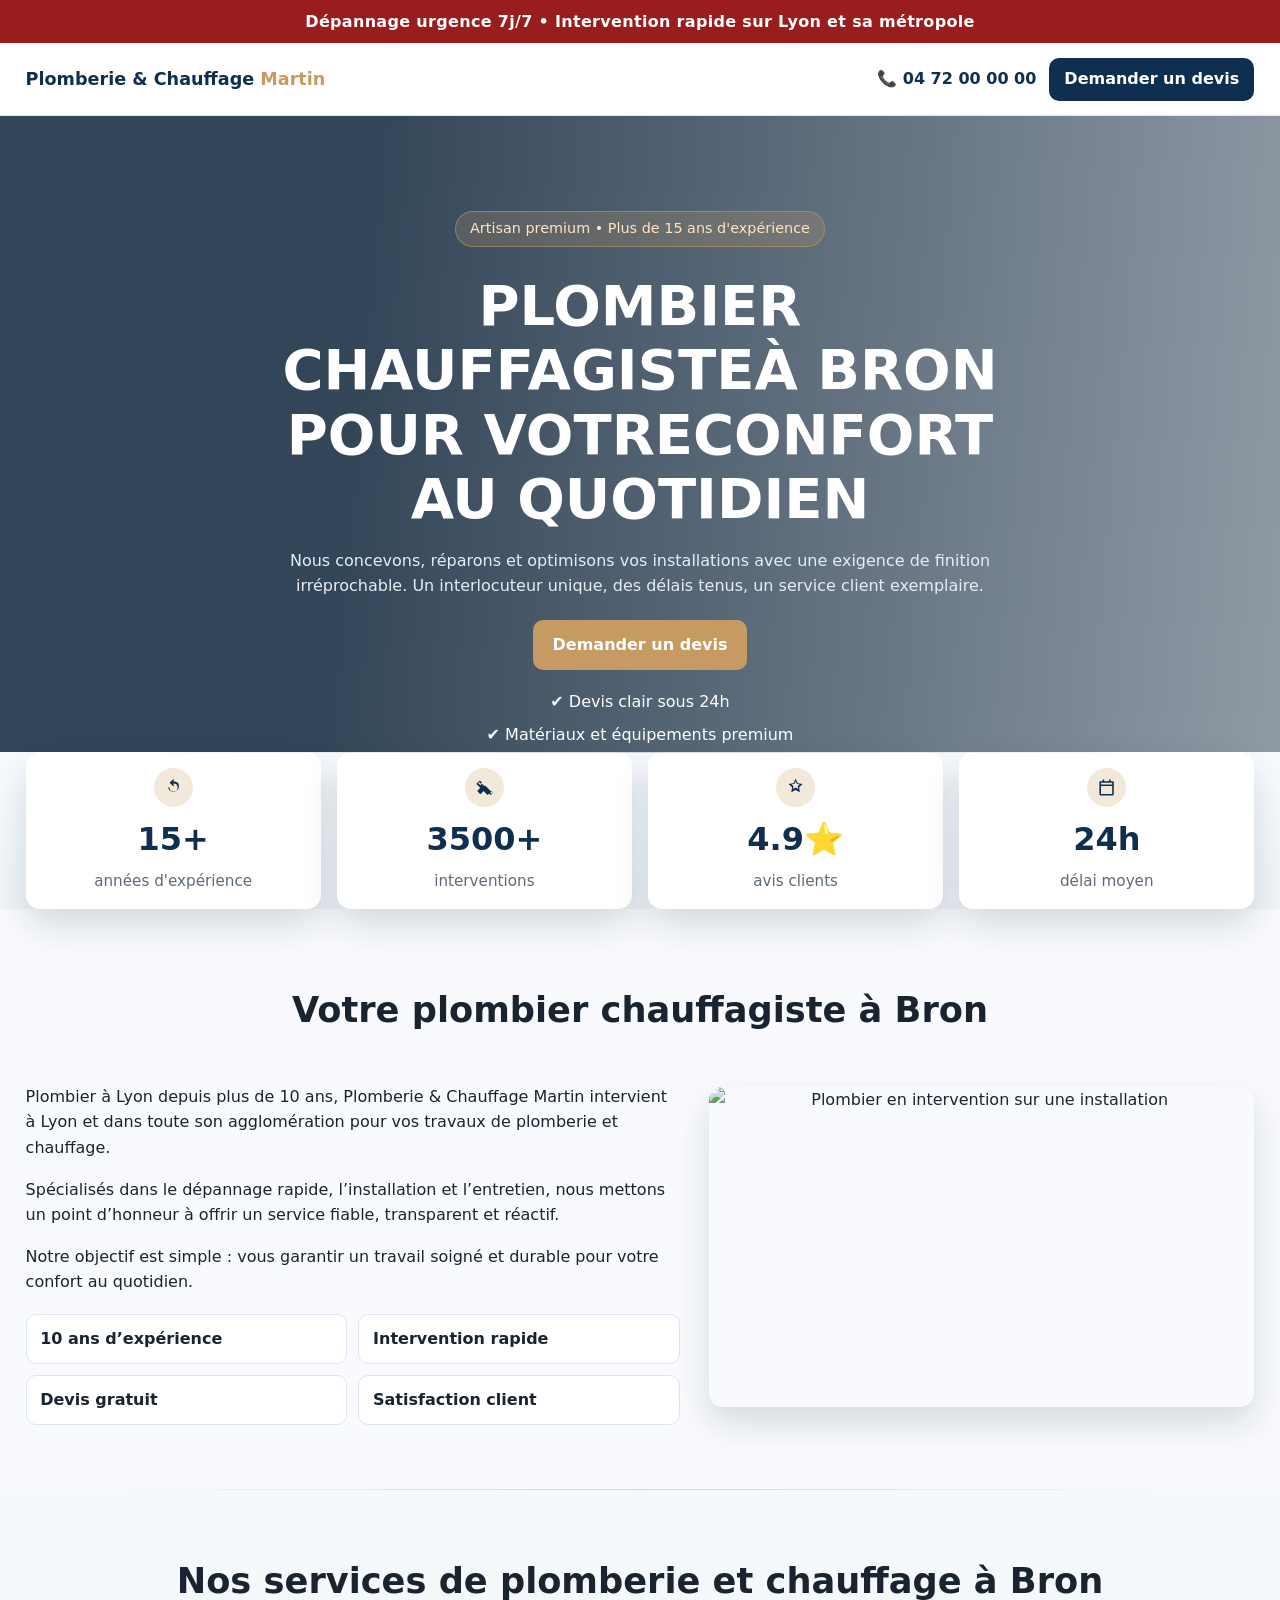
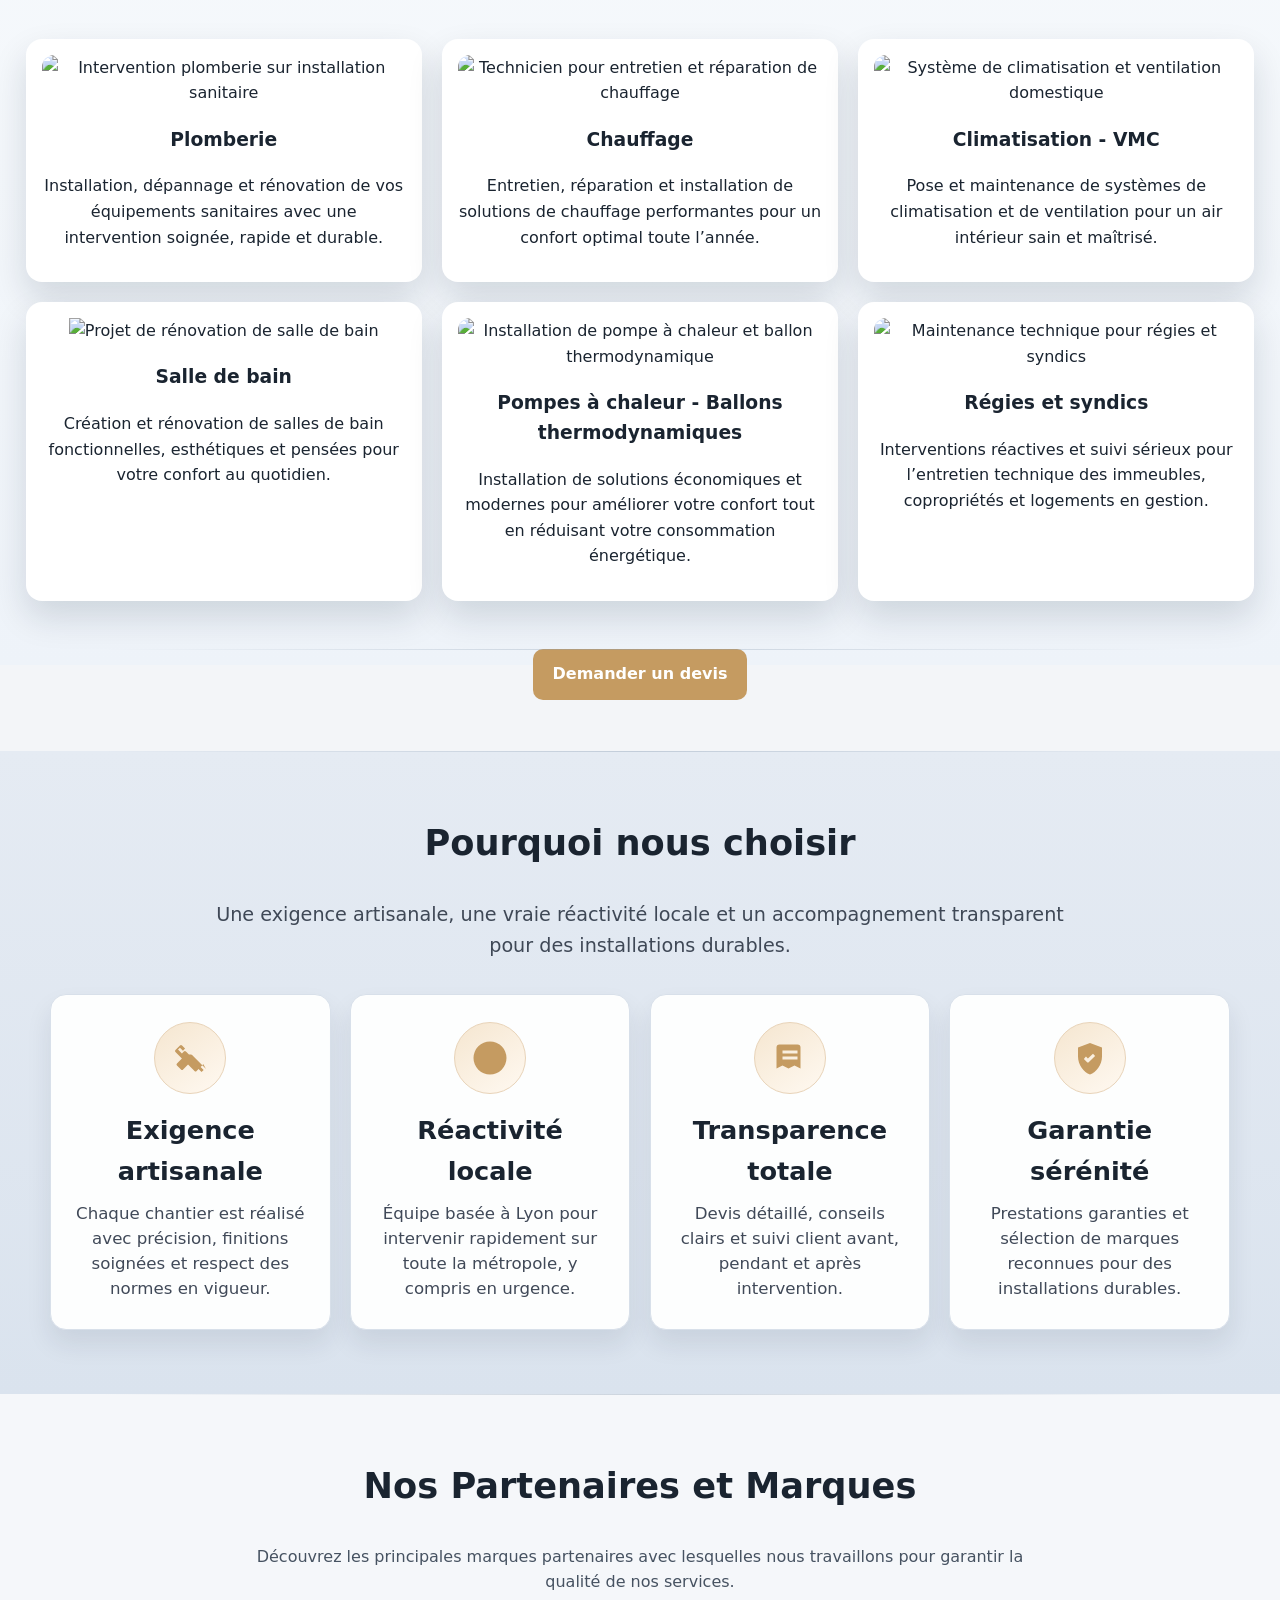
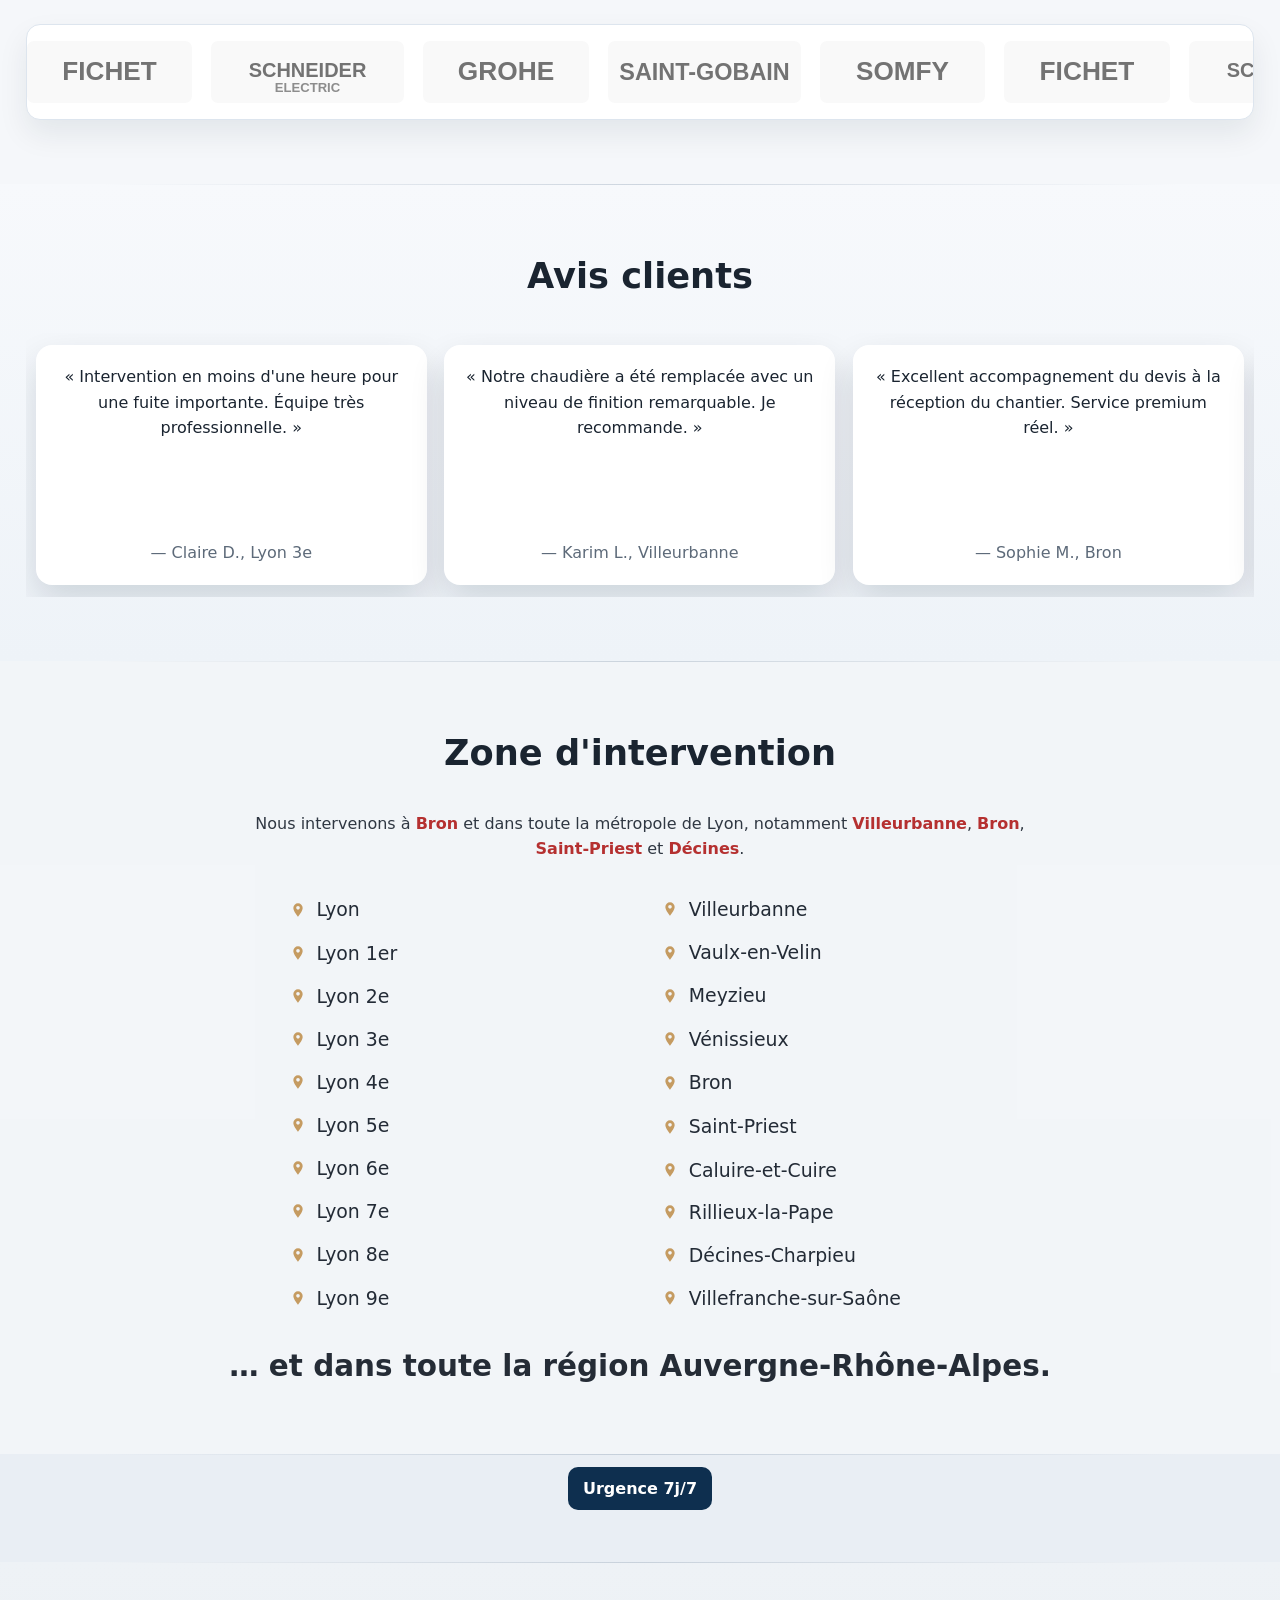
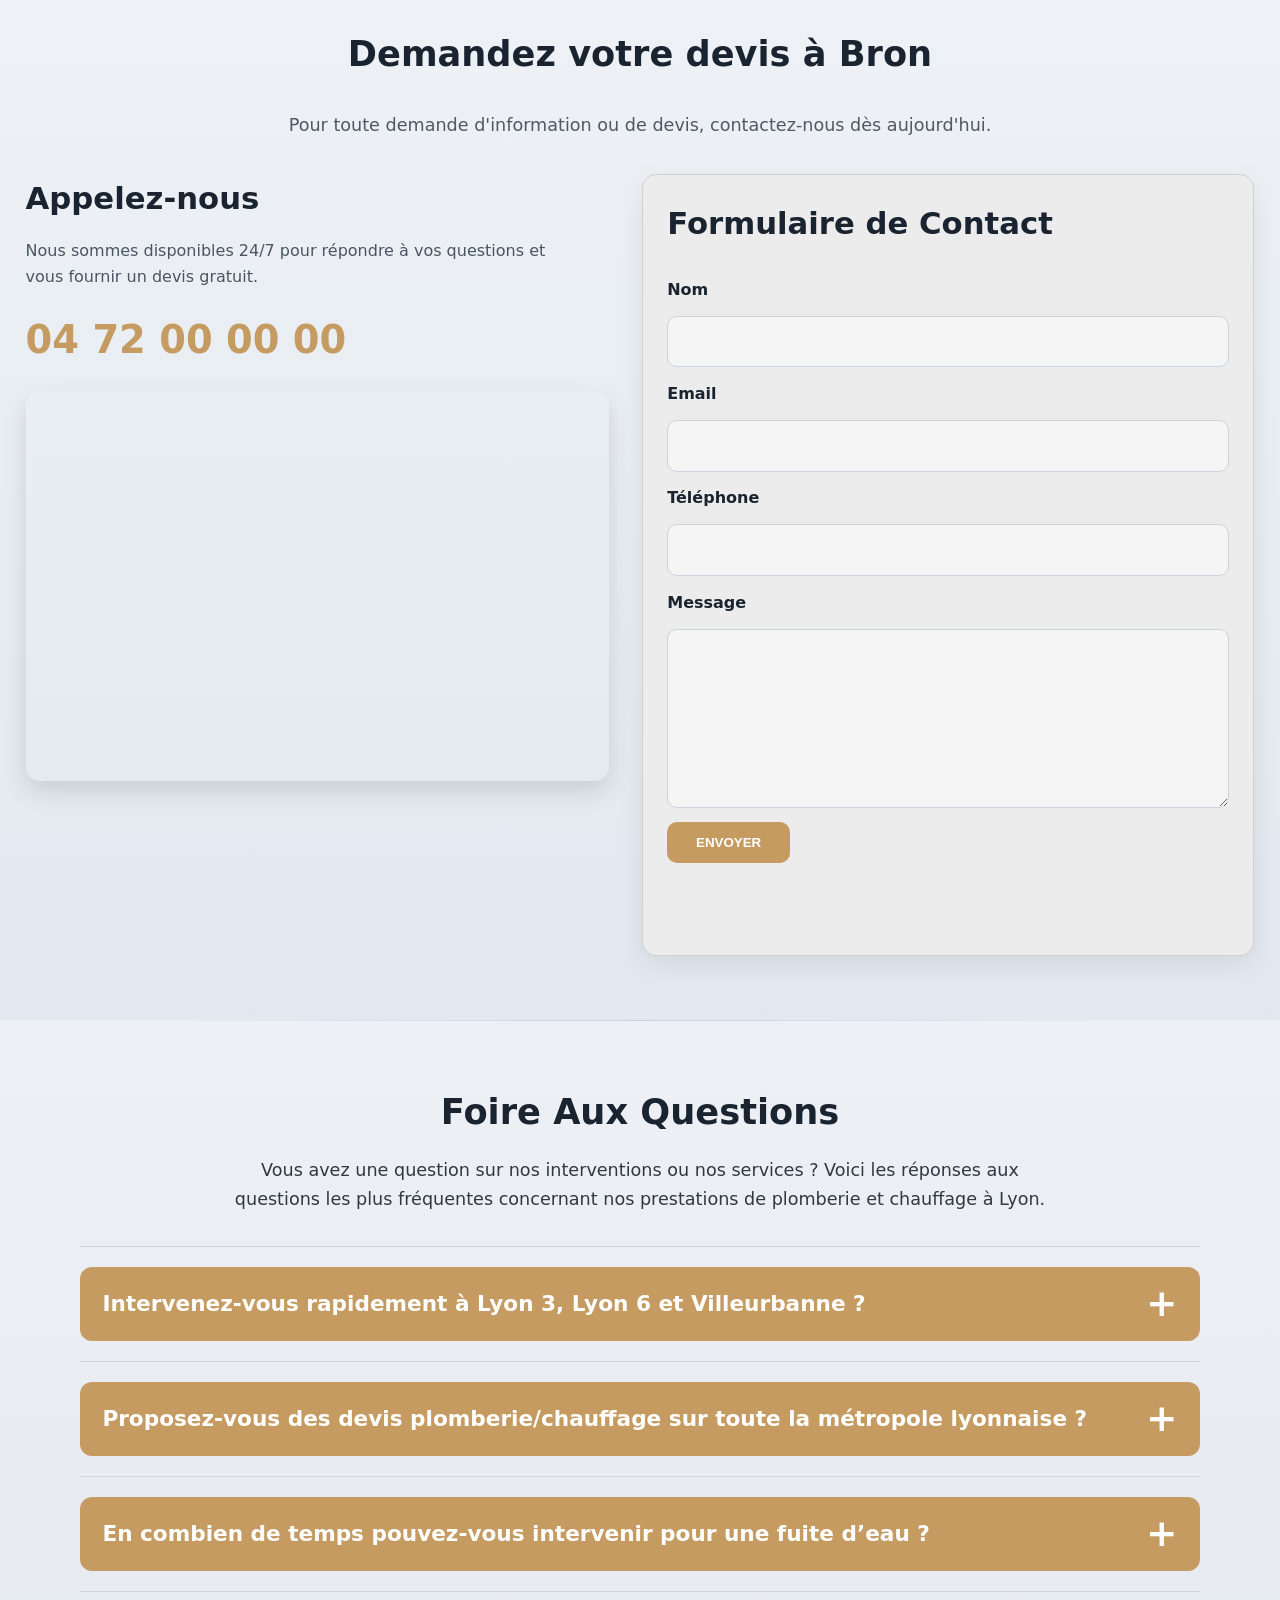
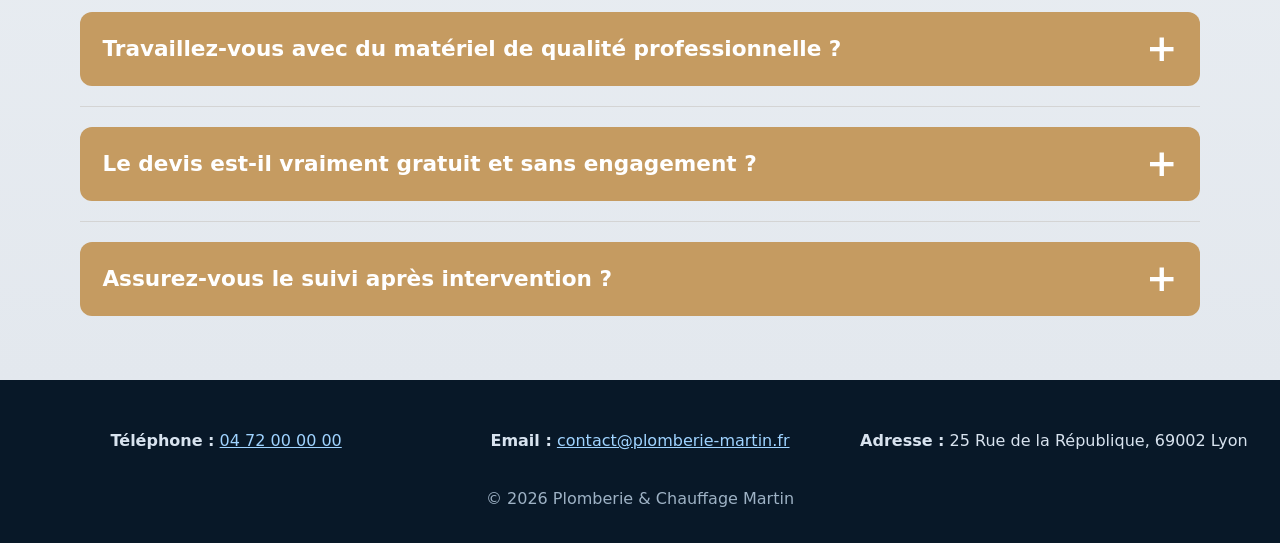
==== commit 3ca060d1: "Add internal links to Lyon homepage in header and zone list" ====
--- a/plombier-chauffagiste-bron.html
+++ b/plombier-chauffagiste-bron.html
@@ -18,7 +18,7 @@
 
   <header class="site-header">
     <div class="container nav-wrap">
-      <a class="brand" href="#accueil">Plomberie & Chauffage <span>Martin</span></a>
+      <a class="brand" href="/">Plomberie & Chauffage <span>Martin</span></a>
       <div class="header-cta">
         <a class="phone-link" href="tel:+33472000000">📞 04 72 00 00 00</a>
         <a class="btn btn-small" href="#devis">Demander un devis</a>
@@ -253,7 +253,7 @@
 
         <div class="zone-cities" aria-label="Villes desservies">
           <ul>
-            <li><svg viewBox="0 0 24 24" aria-hidden="true"><path d="M12 2a7 7 0 0 0-7 7c0 5.1 7 13 7 13s7-7.9 7-13a7 7 0 0 0-7-7Zm0 9.5A2.5 2.5 0 1 1 12 6a2.5 2.5 0 0 1 0 5.5Z"/></svg>Lyon</li>
+            <li><svg viewBox="0 0 24 24" aria-hidden="true"><path d="M12 2a7 7 0 0 0-7 7c0 5.1 7 13 7 13s7-7.9 7-13a7 7 0 0 0-7-7Zm0 9.5A2.5 2.5 0 1 1 12 6a2.5 2.5 0 0 1 0 5.5Z"/></svg><a href="/">Lyon</a></li>
             <li><svg viewBox="0 0 24 24" aria-hidden="true"><path d="M12 2a7 7 0 0 0-7 7c0 5.1 7 13 7 13s7-7.9 7-13a7 7 0 0 0-7-7Zm0 9.5A2.5 2.5 0 1 1 12 6a2.5 2.5 0 0 1 0 5.5Z"/></svg>Lyon 1er</li>
             <li><svg viewBox="0 0 24 24" aria-hidden="true"><path d="M12 2a7 7 0 0 0-7 7c0 5.1 7 13 7 13s7-7.9 7-13a7 7 0 0 0-7-7Zm0 9.5A2.5 2.5 0 1 1 12 6a2.5 2.5 0 0 1 0 5.5Z"/></svg>Lyon 2e</li>
             <li><svg viewBox="0 0 24 24" aria-hidden="true"><path d="M12 2a7 7 0 0 0-7 7c0 5.1 7 13 7 13s7-7.9 7-13a7 7 0 0 0-7-7Zm0 9.5A2.5 2.5 0 1 1 12 6a2.5 2.5 0 0 1 0 5.5Z"/></svg>Lyon 3e</li>
